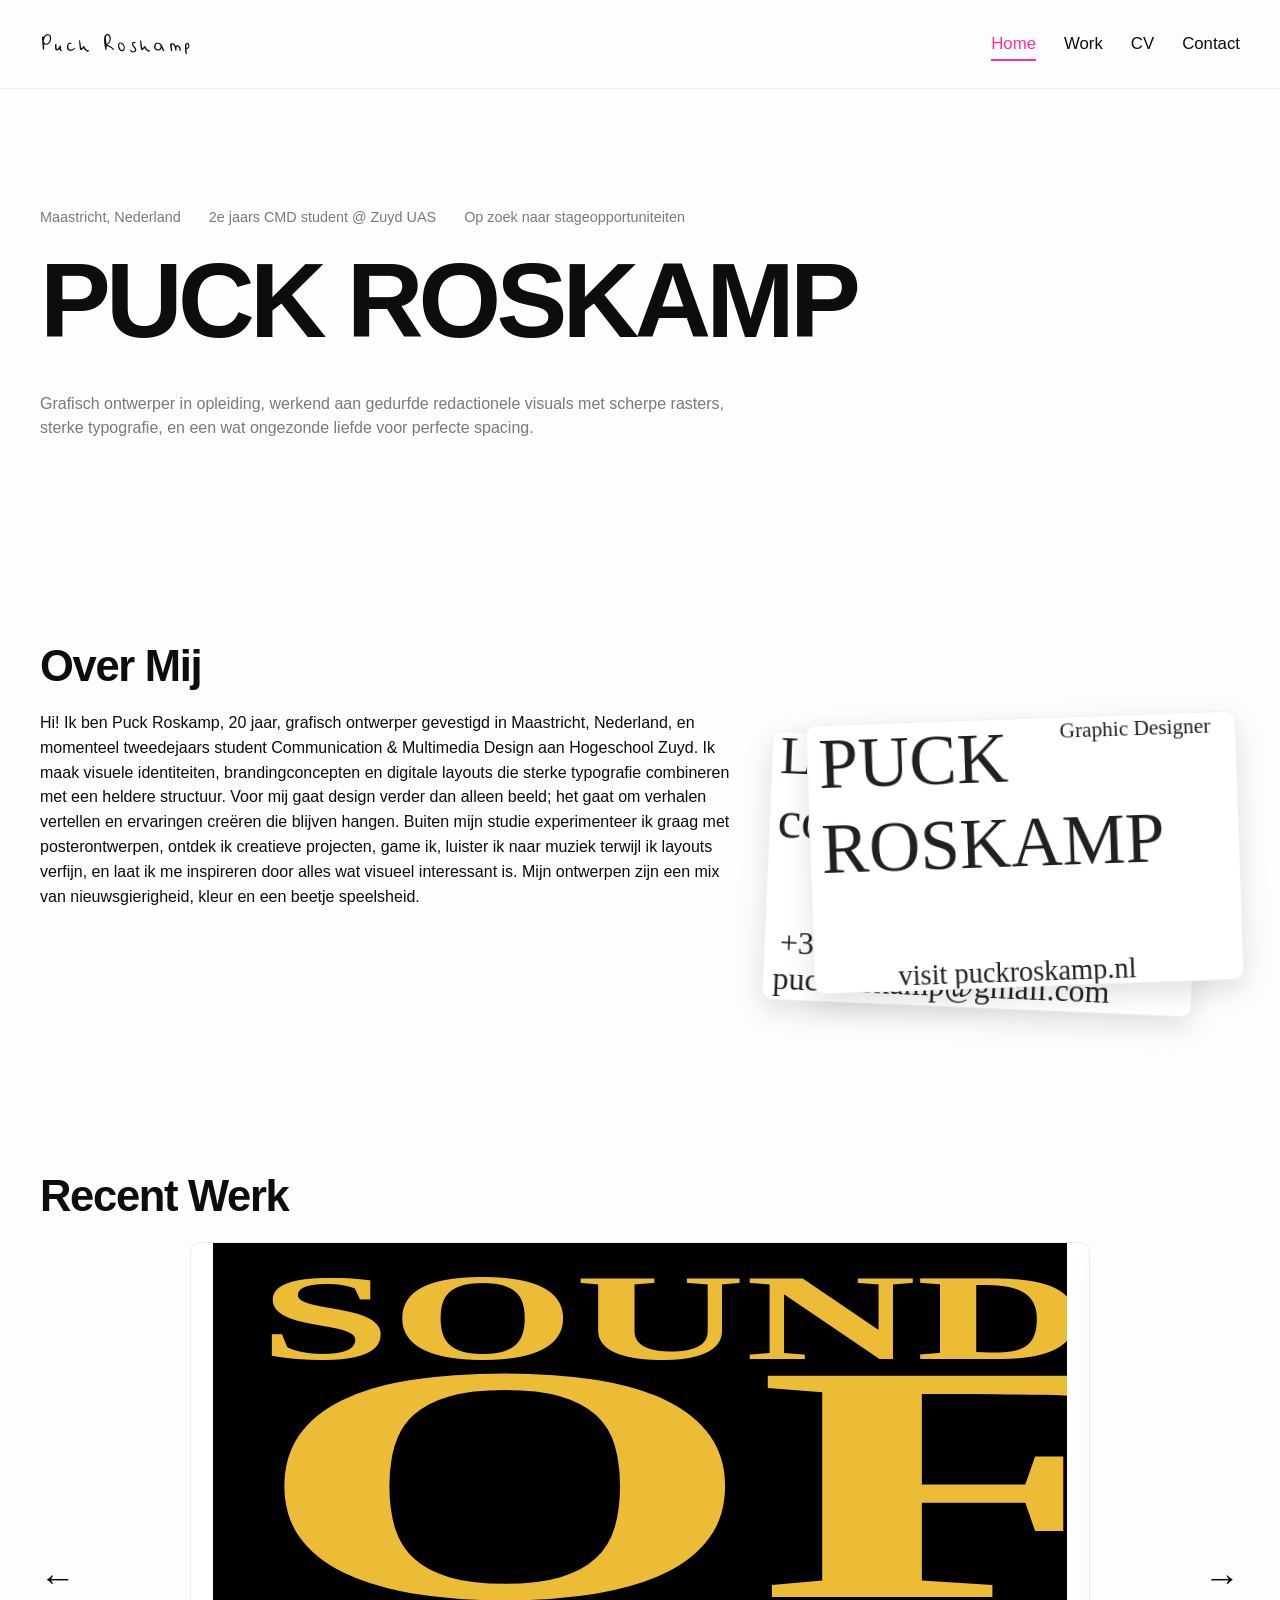
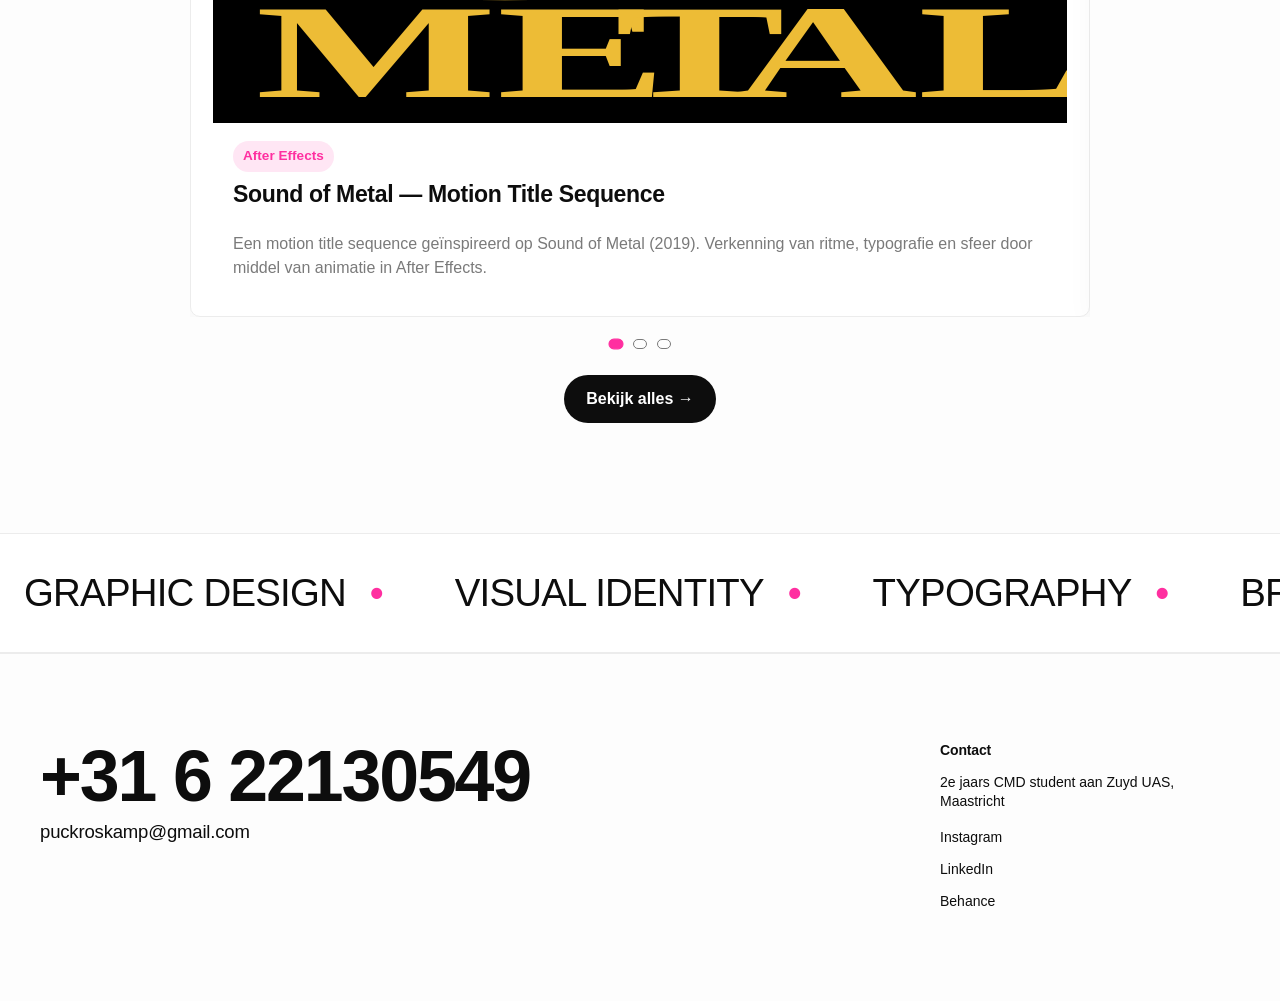
==== index.html @ 29ba194b "Add files via upload" ====
﻿<!doctype html>
<html lang="nl">

<head>
    <meta charset="UTF-8" />
    <meta name="viewport" content="width=device-width, initial-scale=1.0" />
    <meta name="description" content="Portfolio of Puck Roskamp, graphic designer based in Maastricht, Netherlands." />
    <title>Puck Roskamp — Portfolio</title>
    <link rel="icon" href="images/favicon.svg" type="image/svg+xml" />
    <link rel="stylesheet" href="css/style.css" />
</head>

<body data-page="home">
    <header class="site-header">
        <div class="container nav-wrap">
            <a href="index.html" class="brand" aria-label="Puck Roskamp Home">Puck Roskamp</a>
            <nav aria-label="Main navigation">
                <ul class="nav-list">
                    <li><a class="nav-link" data-page="home" href="index.html">Home</a></li>
                    <li><a class="nav-link" data-page="work" href="work.html">Work</a></li>
                    <li><a class="nav-link" data-page="cv" href="cv.html">CV</a></li>
                    <li><a class="nav-link" data-page="contact" href="contact.html">Contact</a></li>
                </ul>
            </nav>
        </div>
    </header>

    <main>
        <section class="section home-hero">
            <div class="container home-hero-grid">
                <ul class="home-meta" aria-label="Profiel informatie">
                    <li>Maastricht, Nederland</li>
                    <li>2e jaars CMD student @ Zuyd UAS</li>
                    <li>Op zoek naar stageopportuniteiten</li>
                </ul>

                <h1 class="hero-title">PUCK ROSKAMP</h1>

                <p class="hero-intro muted">
                    Grafisch ontwerper in opleiding, werkend aan gedurfde redactionele visuals met scherpe rasters,
                    sterke typografie,
                    en een wat ongezonde liefde voor perfecte spacing.
                </p>
            </div>
        </section>

        <section class="section home-about">
            <div class="container home-about-layout">
                <div class="home-about-copy">
                    <h2 class="home-section-title">Over Mij</h2>
                    <p class="home-about-text">
                        Hi! Ik ben Puck Roskamp, 20 jaar, grafisch ontwerper gevestigd in Maastricht, Nederland, en
                        momenteel tweedejaars
                        student Communication & Multimedia Design aan Hogeschool Zuyd. Ik maak visuele identiteiten,
                        brandingconcepten en
                        digitale layouts die sterke typografie combineren met een heldere structuur. Voor mij gaat
                        design
                        verder dan alleen
                        beeld; het gaat om verhalen vertellen en ervaringen creëren die blijven hangen. Buiten mijn
                        studie
                        experimenteer ik
                        graag met posterontwerpen, ontdek ik creatieve projecten, game ik, luister ik naar muziek
                        terwijl ik
                        layouts verfijn, en
                        laat ik me inspireren door alles wat visueel interessant is. Mijn ontwerpen zijn een mix van
                        nieuwsgierigheid, kleur en
                        een beetje speelsheid.
                    </p>
                </div>

                <div class="businesscard-stack" data-businesscard-toggle role="button" tabindex="0"
                    aria-label="Visitekaart animatie met voor- en achterkant" aria-pressed="false">
                    <figure class="businesscard businesscard-back">
                        <img src="images/businesscard-back.svg" alt="Visitekaart achterkant" />
                    </figure>

                    <figure class="businesscard businesscard-front">
                        <img src="images/businesscard-front.svg" alt="Visitekaart voorkant" />
                    </figure>
                </div>
            </div>
        </section>

        <section class="section home-featured">
            <div class="container">
                <h2 class="home-section-title">Recent Werk</h2>
                <div class="featured-carousel" data-featured-carousel>
                    <button class="carousel-arrow" type="button" data-carousel-prev
                        aria-label="Vorig project">←</button>

                    <div class="featured-viewport" aria-live="polite">
                        <div class="featured-track" data-carousel-track>
                            <article class="card featured-slide" data-slide>
                                <a href="project.html?id=ae-sound-of-metal" aria-label="Open project Coming Soon 01">
                                    <div class="card-media">
                                        <img src="images/recent-werk-card1.svg" alt="Coming Soon 01 project preview" />
                                    </div>
                                    <div class="card-meta">
                                        <span class="pill">After Effects</span>
                                        <h3 class="project-title">Sound of Metal — Motion Title Sequence</h3>
                                        <p class="muted">Een motion title sequence geïnspireerd op Sound of Metal
                                            (2019).
                                            Verkenning van ritme, typografie en sfeer door middel van animatie in After
                                            Effects.</p>
                                    </div>
                                </a>
                            </article>

                            <article class="card featured-slide" data-slide>
                                <a href="project.html?id=project5" aria-label="Open project CBS Data Story">
                                    <div class="card-media">
                                        <img src="images/recent-werk-card2.svg" alt="CBS Data Story project preview" />
                                    </div>
                                    <div class="card-meta">
                                        <span class="pill">Digital Storytelling</span>
                                        <h3 class="project-title">Digital Narrative Story — CBS Data</h3>
                                        <p class="muted">Een interactieve data story gebaseerd op datasets van het CBS.
                                            Complexe informatie vertaald naar een visueel en toegankelijk verhaal.</p>
                                    </div>
                                </a>
                            </article>

                            <article class="card featured-slide" data-slide>
                                <a href="project.html?id=project1" aria-label="Open project Squeaky Clean Typeface">
                                    <div class="card-media">
                                        <img src="images/project1-card.svg"
                                            alt="Squeaky Clean Typeface project preview" />
                                    </div>
                                    <div class="card-meta">
                                        <span class="pill">Typeface Design</span>
                                        <h3 class="project-title">Squeaky Clean</h3>
                                        <p class="muted">A playful custom typeface inspired by dish soap.
                                            Letters gevormd door vloeibare vormen en een ‘squeaky clean’ esthetiek.</p>
                                    </div>
                                </a>
                            </article>
                        </div>
                    </div>

                    <button class="carousel-arrow" type="button" data-carousel-next
                        aria-label="Volgend project">→</button>
                </div>

                <div class="featured-dots" role="tablist" aria-label="Recent werk slides">
                    <button class="featured-dot active" type="button" data-carousel-dot="0"
                        aria-label="Ga naar project 1"></button>
                    <button class="featured-dot" type="button" data-carousel-dot="1"
                        aria-label="Ga naar project 2"></button>
                    <button class="featured-dot" type="button" data-carousel-dot="2"
                        aria-label="Ga naar project 3"></button>
                </div>

                <div class="featured-cta" data-carousel-cta>
                    <a class="button" href="work.html">Bekijk alles →</a>
                </div>
            </div>
        </section>
    </main>

    <div class="marquee-wrap">
        <div class="marquee">
            <span>GRAPHIC DESIGN <span class="dot">•</span></span>
            <span>VISUAL IDENTITY <span class="dot">•</span></span>
            <span>TYPOGRAPHY <span class="dot">•</span></span>
            <span>BRANDING <span class="dot">•</span></span>
            <span>EDITORIAL DESIGN <span class="dot">•</span></span>
            <span>BASED IN MAASTRICHT <span class="dot">•</span></span>
            <span>GRAPHIC DESIGN <span class="dot">•</span></span>
            <span>VISUAL IDENTITY <span class="dot">•</span></span>
            <span>TYPOGRAPHY <span class="dot">•</span></span>
            <span>BRANDING <span class="dot">•</span></span>
            <span>EDITORIAL DESIGN <span class="dot">•</span></span>
            <span>BASED IN MAASTRICHT <span class="dot">•</span></span>
        </div>
    </div>

    <footer class="site-footer">
        <div class="container footer-inner">
            <div class="footer-left">
                <a class="footer-phone" href="tel:+31622130549" aria-label="Call +31 6 22130549">+31 6 22130549</a>
                <a class="footer-email" href="mailto:puckroskamp@gmail.com">puckroskamp@gmail.com</a>
            </div>

            <div class="footer-right">
                <p class="footer-heading">Contact</p>
                <p class="footer-note">2e jaars CMD student aan Zuyd UAS, Maastricht</p>
                <ul class="footer-socials" aria-label="Social media links">
                    <li><a class="footer-social-link"
                            href="https://www.instagram.com/puck_r27?igsh=MW56YmIwOGhyd3IzeQ%3D%3D&utm_source=qr"
                            aria-label="Instagram">Instagram</a></li>
                    <li><a class="footer-social-link" href="https://www.linkedin.com/in/puck-roskamp"
                            aria-label="LinkedIn">LinkedIn</a></li>
                    <li><a class="footer-social-link" href="#" aria-label="Behance">Behance</a></li>
                </ul>
            </div>
        </div>
    </footer>

    <script src="js/script.js" defer></script>
</body>

</html>
---- css/style.css ----
/* ==========================================================
   Alte Haas Grotesk Font Family
   Add the real files in /fonts for full fidelity.
   ========================================================== */
@font-face {
    font-family: 'Alte Haas Grotesk';
    src: local('Alte Haas Grotesk'),
        local('AlteHaasGrotesk-Regular'),
        url('../fonts/AlteHaasGrotesk-Regular.woff2') format('woff2'),
        url('../fonts/AlteHaasGrotesk-Regular.woff') format('woff');
    font-weight: 400;
    font-style: normal;
    font-display: swap;
}

@font-face {
    font-family: 'Alte Haas Grotesk';
    src: local('Alte Haas Grotesk Bold'),
        local('AlteHaasGrotesk-Bold'),
        url('../fonts/AlteHaasGrotesk-Bold.woff2') format('woff2'),
        url('../fonts/AlteHaasGrotesk-Bold.woff') format('woff');
    font-weight: 700;
    font-style: normal;
    font-display: swap;
}

@font-face {
    font-family: 'My Handwriting';
    src: local('My Handwriting'),
        local('Myhandwriting-Regular'),
        url('../fonts/Myhandwriting-Regular.ttf') format('truetype');
    font-weight: 400;
    font-style: normal;
    font-display: swap;
}

/* ==========================================================
   Base + Tokens
   ========================================================== */
:root {
    --bg: #fdfdfd;
    --text: #0d0d0d;
    --muted: #7a7a7a;
    --accent: #ff2fa0;
    --border: #ececec;
    --container: 1200px;
    --radius: 10px;
    --ease: 0.3s ease;
}

* {
    box-sizing: border-box;
}

html,
body {
    margin: 0;
    padding: 0;
}

body {
    font-family: 'Alte Haas Grotesk', Arial, sans-serif;
    background: var(--bg);
    color: var(--text);
    line-height: 1.5;
    font-size: 16px;
    padding-top: 88px;
}

/* ==========================================================
   Custom Cursor
   ========================================================== */
html,
body,
* {
    cursor: url('../images/custom cursor.svg') 8 8, auto;
}

a:hover,
button:hover,
.button:hover,
[role='button']:hover,
input[type='submit']:hover,
input[type='button']:hover {
    cursor: url('../images/custom cursor.svg') 8 8, pointer;
}

img {
    max-width: 100%;
    display: block;
}

a {
    color: inherit;
    text-decoration: none;
}

.container {
    width: min(100% - 48px, var(--container));
    margin: 0 auto;
}

.section {
    padding: 80px 0;
}

/* ==========================================================
   Typography
   ========================================================== */
.hero-title {
    font-size: clamp(6rem, 8.3vw, 7.5rem);
    line-height: 0.92;
    letter-spacing: -0.045em;
    font-weight: 700;
    margin: 0;
    text-transform: uppercase;
}

body[data-page='home'] .hero-title {
    display: inline-flex;
    align-items: flex-end;
    width: fit-content;
}

body[data-page='home'] .hero-title.is-typewriter {
    opacity: 1;
}

body[data-page='home'] .hero-title.is-typewriter::after {
    content: '';
    position: relative;
    width: 0.055em;
    height: 0.82em;
    margin-left: 0.08em;
    bottom: 0.03em;
    background: var(--accent);
    animation: typewriterCursorBlink 900ms steps(1, end) infinite;
}

body[data-page='home'] .hero-title.is-typewriter.is-complete::after {
    animation: none;
    opacity: 0;
}

@keyframes typewriterCursorBlink {
    from {
        opacity: 0;
    }

    to {
        opacity: 1;
    }
}

@media (prefers-reduced-motion: reduce) {

    body[data-page='home'] .hero-title::after {
        animation: none !important;
        transition: none !important;
    }

    body[data-page='home'] .hero-title::after {
        opacity: 0;
    }
}

.section-title {
    font-size: clamp(3rem, 5vw, 4rem);
    line-height: 0.95;
    letter-spacing: -0.03em;
    font-weight: 700;
    margin: 0 0 28px;
}

.project-title {
    font-size: clamp(1.5rem, 2.2vw, 2rem);
    line-height: 1.05;
    letter-spacing: -0.015em;
    font-weight: 700;
    margin: 0;
}

.handwriting-font {
    font-family: 'My Handwriting', 'Alte Haas Grotesk', Arial, sans-serif;
    font-weight: 400;
    letter-spacing: 0;
}

p,
li,
label,
input,
textarea,
button {
    font-size: clamp(1rem, 1.1vw, 1.125rem);
}

.muted {
    color: var(--muted);
}

/* ==========================================================
   Header + Navigation
   ========================================================== */
.site-header {
    position: fixed;
    top: 0;
    left: 0;
    width: 100%;
    z-index: 30;
    background: color-mix(in srgb, var(--bg) 88%, white 12%);
    border-bottom: 1px solid var(--border);
    backdrop-filter: blur(8px);
}

.nav-wrap {
    display: flex;
    align-items: center;
    justify-content: space-between;
    min-height: 88px;
    gap: 18px;
}

.brand {
    font-family: 'My Handwriting', 'Alte Haas Grotesk', Arial, sans-serif;
    font-size: 2.35rem;
    letter-spacing: 0.01em;
    font-weight: 400;
    text-transform: none;
    line-height: 1;
}

.nav-list {
    list-style: none;
    display: flex;
    gap: 28px;
    margin: 0;
    padding: 0;
}

.nav-link {
    position: relative;
    font-size: 1.05rem;
    transition: color var(--ease);
}

.nav-link::after {
    content: '';
    position: absolute;
    left: 0;
    bottom: -8px;
    width: 100%;
    height: 2px;
    background: var(--accent);
    transform: scaleX(0);
    transform-origin: right;
    transition: transform var(--ease);
}

.nav-link:hover,
.nav-link.active {
    color: var(--accent);
}

.nav-link:hover::after,
.nav-link.active::after {
    transform: scaleX(1);
    transform-origin: left;
}

/* ==========================================================
   Footer
   ========================================================== */
.site-footer {
    border-top: 1px solid var(--border);
    padding: 88px 0;
}

.footer-inner {
    display: grid;
    grid-template-columns: minmax(0, 1fr) minmax(220px, 300px);
    align-items: start;
    gap: clamp(48px, 11vw, 180px);
}

.footer-left {
    display: grid;
    gap: 10px;
}

.footer-right {
    display: grid;
    gap: 14px;
}

.footer-heading {
    margin: 0;
    font-size: clamp(0.875rem, 1vw, 1rem);
    line-height: 1.2;
    font-weight: 700;
    letter-spacing: -0.01em;
}

.footer-note {
    margin: 0;
    font-size: clamp(0.875rem, 1vw, 1rem);
    line-height: 1.35;
    font-weight: 400;
}

.footer-socials {
    list-style: none;
    margin: 0;
    padding: 0;
    display: grid;
    gap: 8px;
}

.footer-social-link {
    width: fit-content;
    font-size: clamp(0.875rem, 1vw, 1rem);
    line-height: 1.25;
    text-decoration: underline;
    text-decoration-color: transparent;
    text-underline-offset: 4px;
    transition: text-decoration-color var(--ease), opacity var(--ease);
}

.footer-social-link:hover {
    text-decoration-color: currentColor;
    opacity: 0.85;
}

.footer-phone,
.footer-email {
    color: var(--text);
    text-decoration: underline;
    text-decoration-color: transparent;
    text-underline-offset: 8px;
    transition: text-decoration-color var(--ease), opacity var(--ease);
}

.footer-phone {
    font-size: clamp(3rem, 5.6vw, 4.5rem);
    line-height: 0.95;
    letter-spacing: -0.03em;
    font-weight: 700;
}

.footer-email {
    font-size: clamp(1rem, 1.45vw, 1.25rem);
    line-height: 1.3;
    letter-spacing: -0.01em;
    font-weight: 400;
}

.footer-phone:hover,
.footer-email:hover {
    text-decoration-color: currentColor;
    opacity: 0.85;
}

/* ==========================================================
   Home Page
   ========================================================== */
.home-hero {
    padding-top: 120px;
    padding-bottom: 100px;
}

.home-hero-grid {
    display: grid;
    gap: 26px;
}

.home-meta {
    list-style: none;
    display: flex;
    flex-wrap: wrap;
    gap: 12px 28px;
    margin: 0;
    padding: 0;
}

.home-meta li {
    font-size: clamp(0.9rem, 1vw, 1rem);
    line-height: 1.25;
    color: var(--muted);
}

.hero-grid {
    display: grid;
    gap: 30px;
}

.hero-intro {
    max-width: 720px;
}

.businesscard-stack {
    position: relative;
    width: 100%;
    aspect-ratio: 16 / 10;
    margin-top: 72px;
    justify-self: end;
    cursor: pointer;
}

.businesscard-stack:focus-visible {
    outline: 2px solid color-mix(in srgb, var(--accent) 68%, #fff 32%);
    outline-offset: 8px;
}

.businesscard {
    position: absolute;
    inset: 0;
    margin: 0;
    border-radius: 10px;
    overflow: hidden;
    border: 1px solid color-mix(in srgb, var(--border) 75%, #fff 25%);
    box-shadow: 0 10px 28px rgba(0, 0, 0, 0.12);
    transition: transform 680ms cubic-bezier(0.22, 0.61, 0.36, 1), box-shadow 680ms ease;
    will-change: transform;
    background: #fff;
}

.businesscard img {
    width: 100%;
    height: 100%;
    object-fit: cover;
    display: block;
}

.businesscard-front {
    z-index: 3;
    transform: translate(0%, 0%) rotate(-2deg);
}

.businesscard-back {
    z-index: 2;
    transform: translate(-10%, 8%) rotate(2.4deg);
}

.businesscard-stack:hover .businesscard-front,
.businesscard-stack:active .businesscard-front {
    transform: translate(15%, -9%) rotate(5deg);
    box-shadow: 0 16px 34px rgba(0, 0, 0, 0.18);
}

.businesscard-stack:hover .businesscard-back,
.businesscard-stack:active .businesscard-back {
    transform: translate(-15%, 8%) rotate(-5deg);
    box-shadow: 0 16px 34px rgba(0, 0, 0, 0.18);
}

.businesscard-stack.is-flipped .businesscard-front {
    z-index: 2;
    transform: translate(-10%, 8%) rotate(2.4deg);
}

.businesscard-stack.is-flipped .businesscard-back {
    z-index: 3;
    transform: translate(0%, 0%) rotate(-2deg);
}

.home-section-title {
    margin: 0 0 24px;
    font-size: clamp(2rem, 3.4vw, 3rem);
    line-height: 0.95;
    letter-spacing: -0.03em;
    font-weight: 700;
}

.home-about {
    padding-top: 90px;
    padding-bottom: 90px;
}

.home-about-layout {
    display: grid;
    grid-template-columns: minmax(0, 1fr) minmax(300px, 430px);
    gap: clamp(52px, 5vw, 88px);
    align-items: start;
}

.home-about-copy {
    display: grid;
}

.home-about-text {
    margin: 0;
    max-width: 820px;
    font-size: clamp(1rem, 1.1vw, 1.125rem);
    line-height: 1.55;
}

.home-featured {
    padding-top: 100px;
    padding-bottom: 110px;
}

.marquee-wrap {
    border-top: 1px solid var(--border);
    border-bottom: 1px solid var(--border);
    overflow: hidden;
    background: #fff;
}

.marquee {
    display: flex;
    width: fit-content;
    animation: marquee-scroll 25s linear infinite;
    will-change: transform;
}

.marquee-wrap:hover .marquee {
    animation-play-state: paused;
}

.marquee span {
    display: inline-flex;
    align-items: center;
    padding: 20px 24px;
    font-size: clamp(1.8rem, 3vw, 2.6rem);
    line-height: 1;
    letter-spacing: -0.02em;
    text-transform: uppercase;
    white-space: nowrap;
}

.marquee .dot {
    color: var(--accent);
    font-weight: 700;
}

@keyframes marquee-scroll {
    0% {
        transform: translateX(0);
    }

    100% {
        transform: translateX(-50%);
    }
}

.featured-grid {
    display: grid;
    grid-template-columns: repeat(2, minmax(0, 1fr));
    gap: 48px;
}

.featured-carousel {
    display: grid;
    grid-template-columns: auto minmax(0, 1fr) auto;
    gap: 20px;
    align-items: center;
}

.featured-viewport {
    overflow: hidden;
    max-width: 900px;
    margin: 0 auto;
}

.featured-track {
    display: flex;
    transition: transform var(--ease);
    will-change: transform;
}

.featured-slide {
    min-width: 100%;
    padding: 0 clamp(6px, 1.8vw, 22px);
}

.featured-slide .card {
    max-width: 760px;
    margin: 0 auto;
}

.featured-slide .card-media img {
    aspect-ratio: 16 / 9;
    filter: blur(0.6px);
}

.featured-slide .card-meta {
    padding: 18px 20px 20px;
}

.featured-slide .project-title {
    font-size: clamp(1.25rem, 1.8vw, 1.65rem);
}

.carousel-arrow {
    border: none;
    background: transparent;
    color: var(--text);
    font: inherit;
    font-size: clamp(2rem, 2.8vw, 2.8rem);
    font-weight: 700;
    line-height: 1;
    cursor: pointer;
    padding: 0;
    transition: transform var(--ease), color var(--ease), opacity var(--ease);
}

.carousel-arrow:hover {
    transform: translateY(-2px);
    color: var(--accent);
}

.featured-dots {
    margin-top: 22px;
    display: flex;
    justify-content: center;
    gap: 10px;
}

.featured-dot {
    width: 10px;
    height: 10px;
    border-radius: 999px;
    border: 1px solid var(--muted);
    background: transparent;
    cursor: pointer;
    transition: transform var(--ease), background var(--ease), border-color var(--ease);
}

.featured-dot.active {
    background: var(--accent);
    border-color: var(--accent);
    transform: scale(1.08);
}

.featured-cta {
    margin-top: 26px;
    display: flex;
    justify-content: center;
}

.card {
    border: 1px solid var(--border);
    border-radius: var(--radius);
    overflow: hidden;
    background: #fff;
    box-shadow: 0 10px 30px rgba(0, 0, 0, 0.03);
    transition: transform var(--ease), box-shadow var(--ease);
}

.card:hover {
    transform: translateY(-4px);
    box-shadow: 0 20px 36px rgba(0, 0, 0, 0.06);
}

.card-media {
    position: relative;
    overflow: hidden;
    line-height: 0;
}

.card-media img {
    width: 100%;
    display: block;
    aspect-ratio: 16 / 10;
    object-fit: cover;
    filter: blur(1px);
    transform: scale(1.02);
    transition: transform var(--ease), filter var(--ease);
}

.card:hover .card-media img {
    transform: scale(1.08);
    filter: blur(0);
}

.card-meta {
    padding: 22px;
    display: grid;
    gap: 10px;
}

.pill {
    width: fit-content;
    border-radius: 999px;
    background: color-mix(in srgb, var(--accent) 12%, white 88%);
    color: var(--accent);
    padding: 5px 10px;
    font-size: 0.85rem;
    font-weight: 700;
}

/* ==========================================================
   Work Page
   ========================================================== */
.editorial-header {
    display: flex;
    justify-content: space-between;
    align-items: flex-end;
    gap: 24px;
    flex-wrap: nowrap;
    margin-bottom: 52px;
}

.editorial-title,
.editorial-year {
    margin: 0;
    color: var(--text);
    font-weight: 700;
    line-height: 0.9;
    letter-spacing: -0.045em;
}

.editorial-title {
    font-size: clamp(6.25rem, 8.4vw, 7.5rem);
}

.editorial-year {
    font-size: clamp(5rem, 7vw, 6.25rem);
}

.editorial-intro {
    max-width: 760px;
    margin: 0 0 46px;
}

.work-grid {
    display: grid;
    grid-template-columns: repeat(3, minmax(0, 1fr));
    gap: 48px;
}

.work-card {
    display: grid;
    gap: 16px;
}

.work-thumb {
    border-radius: var(--radius);
    overflow: hidden;
    border: 1px solid var(--border);
    position: relative;
}

.work-thumb::before {
    content: '';
    position: absolute;
    inset: 0;
    background: linear-gradient(to top, rgba(13, 13, 13, 0.2), rgba(13, 13, 13, 0));
    opacity: 0;
    transition: opacity var(--ease);
    pointer-events: none;
}

.work-thumb img {
    width: 100%;
    height: 100%;
    aspect-ratio: 4 / 5;
    object-fit: cover;
    transform: scale(1.01);
    filter: blur(0.8px);
    transition: transform var(--ease), filter var(--ease);
}

.work-thumb-handwriting {
    background: #c7c7c7;
}

.work-card:hover .work-thumb img {
    transform: scale(1.06);
    filter: blur(0);
}

.work-card:hover .work-thumb::before {
    opacity: 1;
}

.ae-featured-grid {
    display: grid;
    justify-items: center;
}

.ae-featured-card {
    width: min(100%, 900px);
    gap: 20px;
}

.ae-featured-card .work-thumb img {
    aspect-ratio: 16 / 10;
    filter: blur(0.3px);
}

.ae-featured-card .project-title {
    font-size: clamp(1.9rem, 2.9vw, 2.8rem);
    max-width: 22ch;
}

.ae-featured-card:hover .work-thumb img {
    transform: scale(1.03);
}

/* ==========================================================
   Project Page
   ========================================================== */
.project-hero {
    display: grid;
    gap: 24px;
    max-width: 900px;
}

.project-hero-visual {
    display: grid;
    gap: clamp(28px, 4vw, 44px);
}

.project-hero-head {
    display: grid;
    gap: 18px;
    max-width: 980px;
}

.project-meta-list {
    margin: 6px 0 0;
    padding: 0;
    list-style: none;
    display: grid;
    grid-template-columns: repeat(3, minmax(0, 1fr));
    gap: 14px;
}

.project-meta-list li {
    display: grid;
    gap: 4px;
    padding-top: 12px;
    border-top: 1px solid var(--border);
}

.project-meta-label {
    color: var(--muted);
    font-size: 0.85rem;
    letter-spacing: 0.01em;
    text-transform: uppercase;
}

.project-hero-image {
    margin: 0;
}

.project-full {
    border-radius: var(--radius);
    overflow: hidden;
}

.project-full img {
    width: 100%;
    aspect-ratio: 16 / 9;
    object-fit: cover;
}

.project-full iframe {
    width: 100%;
    aspect-ratio: 16 / 9;
    border: 0;
    display: block;
    background: #fff;
}

.project-full figcaption {
    margin: 0;
    padding: 12px 2px 0;
    font-size: 0.95rem;
    line-height: 1.45;
    color: var(--muted);
}

.project-flow {
    display: grid;
    gap: clamp(56px, 8vw, 94px);
}

.project-flow-row {
    display: grid;
    grid-template-columns: repeat(2, minmax(0, 1fr));
    gap: clamp(28px, 4vw, 56px);
    align-items: center;
}

.project-copy {
    display: grid;
    gap: 14px;
}

.project-copy-title {
    margin: 0;
    font-size: clamp(1.7rem, 2.5vw, 2.35rem);
    line-height: 0.98;
    letter-spacing: -0.025em;
}

.project-copy p {
    margin: 0;
    max-width: 54ch;
}

.project-visual {
    margin: 0;
}

.project-quote {
    margin: 0;
    margin-top: 8px;
    padding-left: 14px;
    border-left: 2px solid var(--accent);
    font-size: clamp(1.05rem, 1.45vw, 1.28rem);
    line-height: 1.3;
    letter-spacing: -0.012em;
}

.project-video-section {
    padding-top: 8px;
}

.project-video-layout {
    display: grid;
    gap: 22px;
}

.project-video-head {
    max-width: 920px;
}

.project-video-head p {
    margin: 0;
    max-width: 70ch;
}

.project-video-figure {
    margin: 0;
    border: 1px solid var(--border);
    background: color-mix(in srgb, var(--bg) 92%, white 8%);
}

.project-video-figure video {
    width: 100%;
    aspect-ratio: 16 / 9;
    object-fit: cover;
    background: #111;
    display: block;
}

.project-role-section {
    padding-top: 0;
}

.project-role-content {
    display: grid;
    gap: 12px;
    max-width: 760px;
    margin-inline: auto;
    padding-top: 4px;
}

.project-role-label {
    margin: 0;
    width: fit-content;
    font-size: 0.8rem;
    font-weight: 700;
    letter-spacing: 0.08em;
    text-transform: uppercase;
    color: var(--accent);
}

.project-role-content p {
    margin: 0;
    max-width: 72ch;
}

.project-posters-section {
    padding-top: 0;
}

.project-posters-layout {
    display: grid;
    grid-template-columns: repeat(2, minmax(0, 1fr));
    gap: clamp(20px, 3vw, 34px);
    max-width: 980px;
    margin-inline: auto;
}

.project-posters-layout.is-collage {
    grid-template-columns: repeat(3, minmax(0, 1fr));
    grid-auto-rows: 120px;
    gap: clamp(12px, 2vw, 20px);
    max-width: 1080px;
}

.project-photo-tile {
    margin: 0;
    border-radius: var(--radius);
    overflow: hidden;
    border: 1px solid var(--border);
    background: #fff;
    grid-row: span 2;
}

.project-photo-tile.is-tall {
    grid-row: span 3;
}

.project-photo-tile.is-wide {
    grid-column: span 2;
}

.project-photo-tile img {
    width: 100%;
    height: 100%;
    object-fit: cover;
    display: block;
}

.project-poster-card {
    margin: 0;
    border: 1px solid var(--border);
    border-radius: var(--radius);
    overflow: hidden;
    background: color-mix(in srgb, var(--bg) 95%, #fff 5%);
}

.project-poster-media {
    position: relative;
    overflow: hidden;
    background: color-mix(in srgb, var(--bg) 92%, #fff 8%);
    touch-action: pan-y;
}

.project-poster-track {
    display: flex;
    width: 100%;
    transform: translateX(0%);
    transition: transform 320ms ease;
}

.project-poster-slide {
    width: 100%;
    flex: 0 0 100%;
}

.project-poster-slide.is-mockup {
    display: grid;
    place-items: center;
    background:
        radial-gradient(circle at top, rgba(255, 255, 255, 0.9), rgba(255, 255, 255, 0.72) 48%, rgba(233, 231, 226, 0.82) 100%),
        linear-gradient(180deg, color-mix(in srgb, var(--bg) 86%, #fff 14%) 0%, color-mix(in srgb, var(--bg) 95%, #fff 5%) 100%);
}

.project-poster-mockup {
    width: 100%;
    min-height: 100%;
    display: grid;
    place-items: center;
    padding: clamp(16px, 3vw, 28px);
}

.project-poster-mockup-frame {
    width: min(74%, 340px);
    aspect-ratio: 4 / 5;
    padding: 10px;
    border-radius: 14px;
    background: linear-gradient(180deg, rgba(255, 255, 255, 0.96), rgba(245, 242, 236, 0.98));
    box-shadow:
        0 24px 50px rgba(0, 0, 0, 0.18),
        0 2px 0 rgba(255, 255, 255, 0.8) inset,
        0 -1px 0 rgba(0, 0, 0, 0.08) inset;
}

.project-poster-mockup-frame img {
    width: 100%;
    height: 100%;
    object-fit: contain;
    display: block;
}

.project-poster-slide img {
    width: 100%;
    aspect-ratio: 4 / 5;
    object-fit: cover;
    display: block;
    transition: opacity 240ms ease;
}

.project-poster-nav {
    position: absolute;
    top: 50%;
    transform: translateY(-50%);
    width: 34px;
    height: 34px;
    border-radius: 999px;
    border: 1px solid color-mix(in srgb, var(--border) 75%, #fff 25%);
    background: color-mix(in srgb, var(--bg) 84%, #fff 16%);
    color: var(--text);
    font: inherit;
    font-size: 1rem;
    line-height: 1;
    display: grid;
    place-items: center;
    transition: background var(--ease), transform var(--ease), color var(--ease);
}

.project-poster-nav:hover {
    background: var(--accent);
    color: #111;
}

.project-poster-nav-prev {
    left: 12px;
}

.project-poster-nav-next {
    right: 12px;
}

.project-poster-state {
    margin: 0;
    padding: 9px 14px 0;
    font-size: 0.78rem;
    font-weight: 700;
    letter-spacing: 0.08em;
    text-transform: uppercase;
    color: var(--accent);
}

.project-poster-dots {
    display: inline-flex;
    gap: 7px;
    align-items: center;
    padding: 8px 14px 0;
}

.project-poster-dot {
    width: 8px;
    height: 8px;
    padding: 0;
    border: 0;
    border-radius: 999px;
    background: color-mix(in srgb, var(--muted) 55%, #fff 45%);
    opacity: 0.6;
    transition: transform var(--ease), background var(--ease), opacity var(--ease);
}

.project-poster-dot.is-active {
    background: var(--accent);
    opacity: 1;
    transform: scale(1.1);
}

.project-poster-dot:hover {
    opacity: 1;
}

.project-poster-card figcaption {
    margin: 0;
    padding: 7px 14px 12px;
    font-size: 0.9rem;
    color: var(--muted);
}

.project-flow.is-text-only .project-flow-row {
    grid-template-columns: 1fr;
}

.project-flow.is-text-only {
    max-width: 760px;
    margin-inline: auto;
}

.project-flow.is-text-only .project-copy p {
    max-width: 72ch;
}

.project-video-controls {
    display: flex;
    flex-wrap: wrap;
    align-items: center;
    gap: 10px;
}

.video-control-btn {
    border: 1px solid var(--border);
    border-radius: 999px;
    padding: 10px 18px;
    font: inherit;
    font-weight: 700;
    letter-spacing: -0.01em;
    background: var(--text);
    color: #fff;
    transition: transform var(--ease), background var(--ease), color var(--ease), border-color var(--ease);
}

.video-control-btn.is-active {
    background: var(--accent);
    color: #111;
    border-color: color-mix(in srgb, var(--accent) 75%, var(--border) 25%);
}

.video-control-btn:hover {
    transform: translateY(-1px);
    background: var(--accent);
    color: #111;
    border-color: color-mix(in srgb, var(--accent) 75%, var(--border) 25%);
}

.project-video-time {
    margin: 0 0 0 6px;
    color: var(--muted);
    font-size: 0.95rem;
    letter-spacing: 0.01em;
}

.project-video-progress-wrap {
    width: min(100%, 920px);
}

.video-progress {
    --progress: 0%;
    width: 100%;
    height: 8px;
    border-radius: 999px;
    border: 1px solid var(--border);
    background: linear-gradient(to right,
            var(--accent) 0%,
            var(--accent) var(--progress),
            color-mix(in srgb, var(--bg) 82%, #fff 18%) var(--progress),
            color-mix(in srgb, var(--bg) 82%, #fff 18%) 100%);
    appearance: none;
    -webkit-appearance: none;
    cursor: pointer;
}

.video-progress::-webkit-slider-thumb {
    -webkit-appearance: none;
    appearance: none;
    width: 16px;
    height: 16px;
    border-radius: 50%;
    border: 1px solid #111;
    background: #fff;
    box-shadow: 0 0 0 2px color-mix(in srgb, var(--accent) 70%, #fff 30%);
}

.video-progress::-moz-range-track {
    height: 8px;
    border: none;
    background: transparent;
}

.video-progress::-moz-range-thumb {
    width: 16px;
    height: 16px;
    border-radius: 50%;
    border: 1px solid #111;
    background: #fff;
    box-shadow: 0 0 0 2px color-mix(in srgb, var(--accent) 70%, #fff 30%);
}

.project-text-block {
    max-width: 760px;
}

.project-story-grid {
    display: grid;
    grid-template-columns: repeat(2, minmax(0, 1fr));
    gap: clamp(36px, 5vw, 64px);
}

.project-story-item {
    display: grid;
    gap: 12px;
}

.project-story-title {
    margin: 0;
    font-size: clamp(2rem, 3.2vw, 2.75rem);
    line-height: 0.95;
    letter-spacing: -0.028em;
    font-weight: 700;
}

.project-story-item p {
    margin: 0;
    max-width: 640px;
}

.project-footer-actions {
    display: flex;
    justify-content: center;
    align-items: center;
    flex-wrap: wrap;
    gap: 12px;
}

/* ==========================================================
   Contact Page
   ========================================================== */
.contact-grid {
    display: grid;
    grid-template-columns: 1fr 1fr;
    gap: 48px;
}

.contact-list {
    list-style: none;
    margin: 0;
    padding: 0;
    display: grid;
    gap: 14px;
}

.contact-list a {
    text-decoration: underline;
    text-decoration-thickness: 1px;
    text-underline-offset: 3px;
    transition: color var(--ease);
}

.contact-list a:hover {
    color: var(--accent);
}

.contact-form {
    display: grid;
    gap: 16px;
}

.contact-form label {
    display: grid;
    gap: 8px;
    font-weight: 700;
}

.contact-form input,
.contact-form textarea {
    width: 100%;
    border: 1px solid var(--border);
    border-radius: 10px;
    padding: 14px 16px;
    font: inherit;
    background: white;
}

.contact-form input:focus,
.contact-form textarea:focus {
    outline: 2px solid color-mix(in srgb, var(--accent) 45%, white 55%);
    border-color: color-mix(in srgb, var(--accent) 35%, var(--border) 65%);
}

.contact-feedback {
    margin: 0;
    padding: 12px 14px;
    border-radius: 10px;
    border: 1px solid transparent;
    font-size: 0.95rem;
    line-height: 1.4;
    opacity: 0;
    max-height: 0;
    overflow: hidden;
    transition: opacity var(--ease), max-height var(--ease), transform var(--ease);
    transform: translateY(-2px);
}

.contact-feedback.is-visible {
    opacity: 1;
    max-height: 100px;
    transform: translateY(0);
}

.contact-feedback.is-success {
    background: color-mix(in srgb, #2ecc71 14%, white 86%);
    border-color: color-mix(in srgb, #2ecc71 34%, white 66%);
    color: #17683e;
}

.contact-feedback.is-error {
    background: color-mix(in srgb, #ff4d4d 10%, white 90%);
    border-color: color-mix(in srgb, #ff4d4d 34%, white 66%);
    color: #8a1d1d;
}

.button {
    width: fit-content;
    border: none;
    border-radius: 999px;
    padding: 12px 22px;
    font: inherit;
    font-weight: 700;
    background: var(--text);
    color: white;
    cursor: pointer;
    transition: transform var(--ease), background var(--ease), color var(--ease);
}

.button:hover {
    background: var(--accent);
    color: #111;
    transform: translateY(-1px);
}

/* ==========================================================
   CV Page
   ========================================================== */
.cv-title {
    margin: 0 0 clamp(52px, 7vw, 90px);
    font-size: clamp(6.25rem, 9vw, 8rem);
    line-height: 0.9;
    letter-spacing: -0.045em;
    font-weight: 700;
    text-transform: uppercase;
}

.cv-grid {
    display: grid;
    grid-template-columns: minmax(260px, 360px) minmax(0, 1fr);
    gap: clamp(52px, 9vw, 140px);
    align-items: start;
}

.cv-sidebar {
    display: grid;
    gap: 28px;
}

.cv-image {
    width: 100%;
    aspect-ratio: 1 / 1;
    object-fit: cover;
    border-radius: 10px;
}

.cv-basic {
    display: grid;
    gap: 8px;
}

.cv-label {
    margin: 0;
    font-size: 0.9rem;
    color: var(--muted);
    letter-spacing: -0.01em;
}

.cv-value {
    margin: 0 0 12px;
    font-size: clamp(1rem, 1.12vw, 1.125rem);
    line-height: 1.35;
}

.cv-main {
    display: grid;
    gap: clamp(62px, 8vw, 100px);
}

.cv-section {
    display: grid;
    gap: 18px;
}

.cv-section-title {
    margin: 0;
    font-size: clamp(2rem, 3.3vw, 3rem);
    line-height: 0.95;
    letter-spacing: -0.03em;
    font-weight: 700;
}

.cv-list {
    margin: 0;
    padding-left: 20px;
    display: grid;
    gap: 10px;
}

.cv-entries {
    display: grid;
    gap: 22px;
}

.cv-entry {
    display: grid;
    gap: 5px;
}

.cv-entry-title {
    margin: 0;
    font-size: clamp(1.35rem, 2vw, 1.85rem);
    line-height: 1.05;
    letter-spacing: -0.015em;
    font-weight: 700;
}

.cv-meta {
    margin: 0;
    font-size: clamp(0.875rem, 1vw, 1rem);
    line-height: 1.35;
    color: var(--muted);
}

/* ==========================================================
   Responsive
   ========================================================== */
@media (max-width: 1024px) {

    .featured-grid,
    .work-grid,
    .contact-grid {
        grid-template-columns: repeat(2, minmax(0, 1fr));
    }

    .hero-title {
        font-size: clamp(4.8rem, 11vw, 6.8rem);
    }

    .home-hero {
        padding-top: 108px;
        padding-bottom: 92px;
    }

    .home-about-layout {
        grid-template-columns: 1fr;
        gap: 24px;
    }

    .businesscard-stack {
        width: min(100%, 420px);
        margin-top: 42px;
    }

    .cv-title {
        font-size: clamp(5.2rem, 9.8vw, 7rem);
    }

    .cv-grid {
        grid-template-columns: minmax(240px, 330px) minmax(0, 1fr);
        gap: clamp(44px, 7vw, 90px);
    }
}

@media (max-width: 760px) {
    body {
        padding-top: 76px;
    }

    .container {
        width: min(100% - 28px, var(--container));
    }

    .section {
        padding: 80px 0;
    }

    .nav-wrap {
        min-height: 76px;
    }

    .brand {
        font-size: 1.7rem;
    }

    .nav-list {
        gap: 16px;
    }

    .hero-title {
        font-size: clamp(3.4rem, 15vw, 5rem);
    }

    .home-hero {
        padding-top: 100px;
        padding-bottom: 80px;
    }

    .home-hero-grid {
        gap: 20px;
    }

    .home-meta {
        display: grid;
        gap: 8px;
    }

    .businesscard-stack {
        width: min(100%, 330px);
        margin-top: 30px;
    }

    .home-about {
        padding-top: 80px;
        padding-bottom: 80px;
    }

    .home-featured {
        padding-top: 82px;
        padding-bottom: 90px;
    }

    .section-title {
        font-size: clamp(2.3rem, 9vw, 3rem);
    }

    .cv-title {
        font-size: clamp(3.5rem, 14vw, 4.6rem);
        margin-bottom: 46px;
    }

    .cv-grid {
        grid-template-columns: 1fr;
        gap: 42px;
    }

    .cv-sidebar {
        gap: 24px;
    }

    .cv-main {
        gap: 62px;
    }

    .cv-section-title {
        font-size: clamp(2rem, 8.5vw, 2.5rem);
    }

    .editorial-header {
        flex-direction: column;
        align-items: flex-start;
        gap: 12px;
        margin-bottom: 44px;
    }

    .editorial-title {
        font-size: clamp(4rem, 19vw, 5.2rem);
    }

    .editorial-year {
        font-size: clamp(3rem, 14vw, 4.4rem);
    }

    .featured-grid,
    .work-grid,
    .project-grid,
    .contact-grid,
    .project-story-grid {
        grid-template-columns: 1fr;
        gap: 40px;
    }

    .project-meta-list,
    .project-flow-row {
        grid-template-columns: 1fr;
    }

    .project-flow {
        gap: 46px;
    }

    .project-posters-layout {
        gap: 14px;
    }

    .project-posters-layout.is-collage {
        grid-template-columns: repeat(2, minmax(0, 1fr));
        grid-auto-rows: 110px;
    }

    .project-photo-tile.is-wide {
        grid-column: span 1;
    }

    .project-poster-nav {
        display: none;
    }

    .project-flow-row .project-visual {
        order: -1;
    }

    .featured-carousel {
        grid-template-columns: minmax(0, 1fr);
        gap: 14px;
    }

    .featured-viewport {
        max-width: 100%;
    }

    .featured-slide {
        padding: 0;
    }

    .featured-slide .card {
        max-width: 100%;
    }

    .carousel-arrow {
        font-size: clamp(1.8rem, 8vw, 2.4rem);
    }

    .carousel-arrow[data-carousel-prev] {
        justify-self: start;
    }

    .carousel-arrow[data-carousel-next] {
        justify-self: end;
    }

    .site-footer {
        padding: 80px 0;
    }

    .footer-inner {
        grid-template-columns: 1fr;
        gap: 34px;
    }

    .footer-left {
        gap: 8px;
    }

    .footer-right {
        gap: 12px;
    }

    .footer-phone {
        font-size: clamp(2.4rem, 10.5vw, 3.2rem);
    }

    .footer-email {
        font-size: clamp(1rem, 4.6vw, 1.125rem);
    }
}

@media (prefers-reduced-motion: reduce) {
    .businesscard {
        transition: none;
    }

    .businesscard-stack:hover .businesscard-front,
    .businesscard-stack:active .businesscard-front,
    .businesscard-stack:hover .businesscard-back,
    .businesscard-stack:active .businesscard-back {
        transform: none;
        box-shadow: 0 10px 28px rgba(0, 0, 0, 0.12);
    }
}
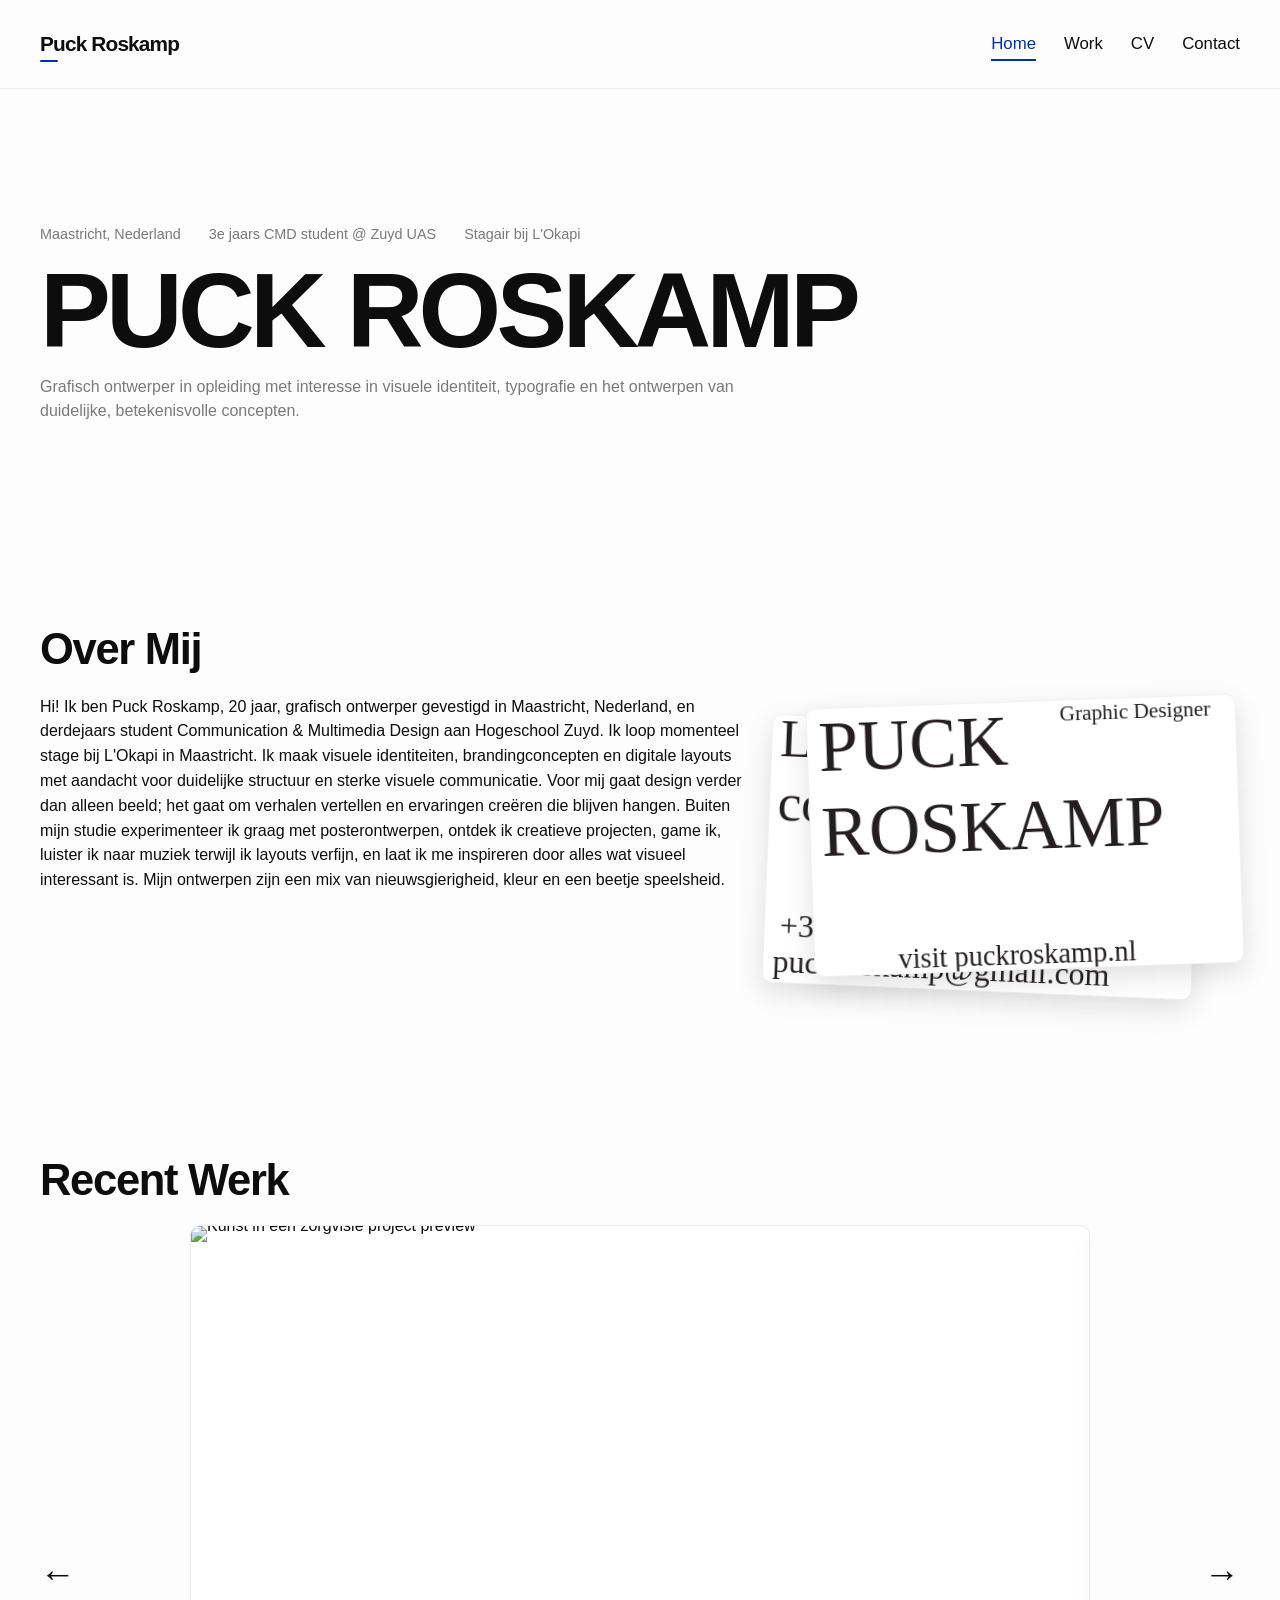
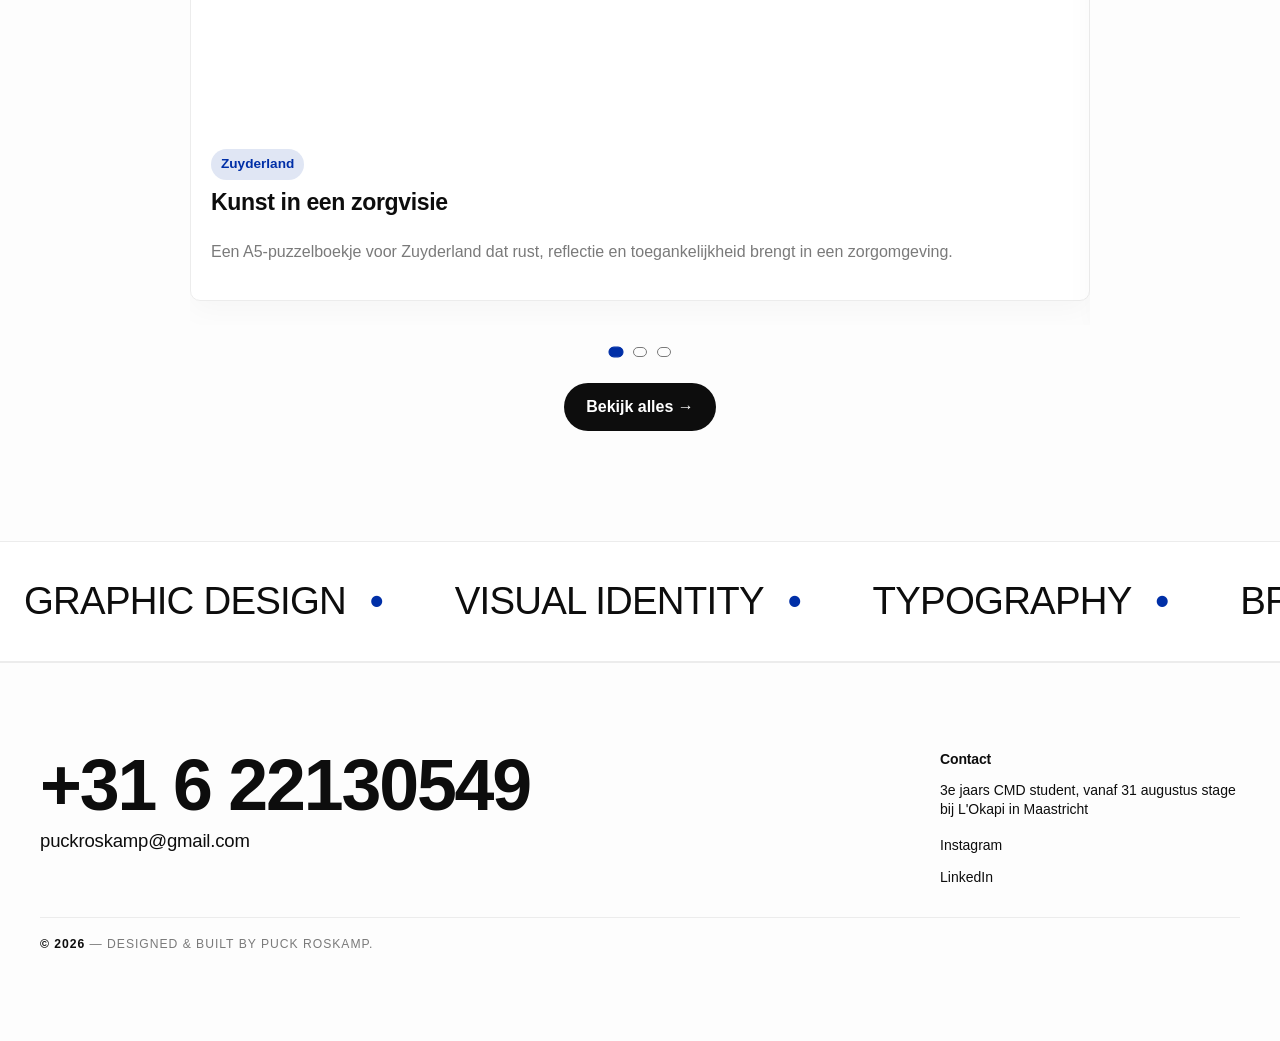
==== commit 4e402237: "Add files via upload" ====
--- a/index.html
+++ b/index.html
@@ -30,16 +30,15 @@
             <div class="container home-hero-grid">
                 <ul class="home-meta" aria-label="Profiel informatie">
                     <li>Maastricht, Nederland</li>
-                    <li>2e jaars CMD student @ Zuyd UAS</li>
-                    <li>Op zoek naar stageopportuniteiten</li>
+                    <li>3e jaars CMD student @ Zuyd UAS</li>
+                    <li>Stagair bij L'Okapi</li>
                 </ul>
 
                 <h1 class="hero-title">PUCK ROSKAMP</h1>
 
                 <p class="hero-intro muted">
-                    Grafisch ontwerper in opleiding, werkend aan gedurfde redactionele visuals met scherpe rasters,
-                    sterke typografie,
-                    en een wat ongezonde liefde voor perfecte spacing.
+                    Grafisch ontwerper in opleiding met interesse in visuele identiteit, typografie en het
+                    ontwerpen van duidelijke, betekenisvolle concepten.
                 </p>
             </div>
         </section>
@@ -50,21 +49,14 @@
                     <h2 class="home-section-title">Over Mij</h2>
                     <p class="home-about-text">
                         Hi! Ik ben Puck Roskamp, 20 jaar, grafisch ontwerper gevestigd in Maastricht, Nederland, en
-                        momenteel tweedejaars
-                        student Communication & Multimedia Design aan Hogeschool Zuyd. Ik maak visuele identiteiten,
-                        brandingconcepten en
-                        digitale layouts die sterke typografie combineren met een heldere structuur. Voor mij gaat
-                        design
-                        verder dan alleen
-                        beeld; het gaat om verhalen vertellen en ervaringen creëren die blijven hangen. Buiten mijn
-                        studie
-                        experimenteer ik
-                        graag met posterontwerpen, ontdek ik creatieve projecten, game ik, luister ik naar muziek
-                        terwijl ik
-                        layouts verfijn, en
-                        laat ik me inspireren door alles wat visueel interessant is. Mijn ontwerpen zijn een mix van
-                        nieuwsgierigheid, kleur en
-                        een beetje speelsheid.
+                        derdejaars student Communication & Multimedia Design aan Hogeschool Zuyd. Ik loop momenteel
+                        stage bij L'Okapi in Maastricht. Ik maak visuele identiteiten, brandingconcepten en digitale
+                        layouts met aandacht voor duidelijke structuur en sterke visuele communicatie. Voor mij gaat
+                        design verder dan alleen beeld; het gaat om verhalen vertellen en ervaringen creëren die blijven
+                        hangen. Buiten mijn studie experimenteer ik graag met posterontwerpen, ontdek ik creatieve
+                        projecten, game ik, luister ik naar muziek terwijl ik layouts verfijn, en laat ik me inspireren
+                        door alles wat visueel interessant is. Mijn ontwerpen zijn een mix van nieuwsgierigheid, kleur
+                        en een beetje speelsheid.
                     </p>
                 </div>
 
@@ -91,17 +83,16 @@
                     <div class="featured-viewport" aria-live="polite">
                         <div class="featured-track" data-carousel-track>
                             <article class="card featured-slide" data-slide>
-                                <a href="project.html?id=ae-sound-of-metal" aria-label="Open project Coming Soon 01">
+                                <a href="project.html?id=project3" aria-label="Open project Kunst in een zorgvisie">
                                     <div class="card-media">
-                                        <img src="images/recent-werk-card1.svg" alt="Coming Soon 01 project preview" />
+                                        <img src="images/recent-werk-card3.svg"
+                                            alt="Kunst in een zorgvisie project preview" />
                                     </div>
                                     <div class="card-meta">
-                                        <span class="pill">After Effects</span>
-                                        <h3 class="project-title">Sound of Metal — Motion Title Sequence</h3>
-                                        <p class="muted">Een motion title sequence geïnspireerd op Sound of Metal
-                                            (2019).
-                                            Verkenning van ritme, typografie en sfeer door middel van animatie in After
-                                            Effects.</p>
+                                        <span class="pill">Zuyderland</span>
+                                        <h3 class="project-title">Kunst in een zorgvisie</h3>
+                                        <p class="muted">Een A5-puzzelboekje voor Zuyderland dat rust, reflectie en
+                                            toegankelijkheid brengt in een zorgomgeving.</p>
                                     </div>
                                 </a>
                             </article>
@@ -121,16 +112,17 @@
                             </article>
 
                             <article class="card featured-slide" data-slide>
-                                <a href="project.html?id=project1" aria-label="Open project Squeaky Clean Typeface">
+                                <a href="project.html?id=ae-sound-of-metal" aria-label="Open project Coming Soon 01">
                                     <div class="card-media">
-                                        <img src="images/project1-card.svg"
-                                            alt="Squeaky Clean Typeface project preview" />
+                                        <img src="images/recent-werk-card1.svg" alt="Coming Soon 01 project preview" />
                                     </div>
                                     <div class="card-meta">
-                                        <span class="pill">Typeface Design</span>
-                                        <h3 class="project-title">Squeaky Clean</h3>
-                                        <p class="muted">A playful custom typeface inspired by dish soap.
-                                            Letters gevormd door vloeibare vormen en een ‘squeaky clean’ esthetiek.</p>
+                                        <span class="pill">After Effects</span>
+                                        <h3 class="project-title">Sound of Metal — Motion Title Sequence</h3>
+                                        <p class="muted">Een motion title sequence geïnspireerd op Sound of Metal
+                                            (2019).
+                                            Verkenning van ritme, typografie en sfeer door middel van animatie in After
+                                            Effects.</p>
                                     </div>
                                 </a>
                             </article>
@@ -163,13 +155,11 @@
             <span>VISUAL IDENTITY <span class="dot">•</span></span>
             <span>TYPOGRAPHY <span class="dot">•</span></span>
             <span>BRANDING <span class="dot">•</span></span>
-            <span>EDITORIAL DESIGN <span class="dot">•</span></span>
             <span>BASED IN MAASTRICHT <span class="dot">•</span></span>
             <span>GRAPHIC DESIGN <span class="dot">•</span></span>
             <span>VISUAL IDENTITY <span class="dot">•</span></span>
             <span>TYPOGRAPHY <span class="dot">•</span></span>
             <span>BRANDING <span class="dot">•</span></span>
-            <span>EDITORIAL DESIGN <span class="dot">•</span></span>
             <span>BASED IN MAASTRICHT <span class="dot">•</span></span>
         </div>
     </div>
@@ -183,17 +173,17 @@
 
             <div class="footer-right">
                 <p class="footer-heading">Contact</p>
-                <p class="footer-note">2e jaars CMD student aan Zuyd UAS, Maastricht</p>
+                <p class="footer-note">3e jaars CMD student, vanaf 31 augustus stage bij L'Okapi in Maastricht</p>
                 <ul class="footer-socials" aria-label="Social media links">
                     <li><a class="footer-social-link"
                             href="https://www.instagram.com/puck_r27?igsh=MW56YmIwOGhyd3IzeQ%3D%3D&utm_source=qr"
                             aria-label="Instagram">Instagram</a></li>
                     <li><a class="footer-social-link" href="https://www.linkedin.com/in/puck-roskamp"
                             aria-label="LinkedIn">LinkedIn</a></li>
-                    <li><a class="footer-social-link" href="#" aria-label="Behance">Behance</a></li>
                 </ul>
             </div>
         </div>
+        <div class="container footer-ownership"><strong>© 2026</strong> — Designed &amp; built by Puck Roskamp.</div>
     </footer>
 
     <script src="js/script.js" defer></script>
--- a/css/style.css
+++ b/css/style.css
@@ -41,8 +41,14 @@
     --bg: #fdfdfd;
     --text: #0d0d0d;
     --muted: #7a7a7a;
-    --accent: #ff2fa0;
+    --accent: #002fa7;
     --border: #ececec;
+    --surface: #ffffff;
+    --surface-alt: #f4f6f9;
+    --surface-overlay: color-mix(in srgb, var(--bg) 88%, white 12%);
+    --button-bg: #0d0d0d;
+    --button-text: #ffffff;
+    --accent-contrast: #ffffff;
     --container: 1200px;
     --radius: 10px;
     --ease: 0.3s ease;
@@ -67,27 +73,28 @@
     padding-top: 88px;
 }
 
-/* ==========================================================
-   Custom Cursor
-   ========================================================== */
-html,
-body,
-* {
-    cursor: url('../images/custom cursor.svg') 8 8, auto;
-}
-
-a:hover,
-button:hover,
-.button:hover,
-[role='button']:hover,
-input[type='submit']:hover,
-input[type='button']:hover {
-    cursor: url('../images/custom cursor.svg') 8 8, pointer;
+::selection {
+    background: color-mix(in srgb, var(--accent) 34%, var(--bg) 66%);
+    color: var(--accent-contrast);
+}
+
+::-moz-selection {
+    background: color-mix(in srgb, var(--accent) 34%, var(--bg) 66%);
+    color: var(--accent-contrast);
 }
 
 img {
     max-width: 100%;
     display: block;
+}
+
+a,
+button,
+.button,
+[role='button'],
+input[type='submit'],
+input[type='button'] {
+    cursor: url('../images/smiley-cursor.svg') 8 8, pointer;
 }
 
 a {
@@ -181,7 +188,7 @@
 }
 
 .handwriting-font {
-    font-family: 'My Handwriting', 'Alte Haas Grotesk', Arial, sans-serif;
+    font-family: 'Alte Haas Grotesk', Arial, sans-serif;
     font-weight: 400;
     letter-spacing: 0;
 }
@@ -208,7 +215,7 @@
     left: 0;
     width: 100%;
     z-index: 30;
-    background: color-mix(in srgb, var(--bg) 88%, white 12%);
+    background: var(--surface-overlay);
     border-bottom: 1px solid var(--border);
     backdrop-filter: blur(8px);
 }
@@ -216,18 +223,37 @@
 .nav-wrap {
     display: flex;
     align-items: center;
-    justify-content: space-between;
+    justify-content: flex-start;
     min-height: 88px;
     gap: 18px;
 }
 
+.nav-wrap nav {
+    margin-left: auto;
+}
+
 .brand {
-    font-family: 'My Handwriting', 'Alte Haas Grotesk', Arial, sans-serif;
-    font-size: 2.35rem;
-    letter-spacing: 0.01em;
-    font-weight: 400;
+    position: relative;
+    display: inline-flex;
+    align-items: center;
+    font-family: 'Alte Haas Grotesk', Arial, sans-serif;
+    font-size: 1.3rem;
+    letter-spacing: -0.04em;
+    font-weight: 700;
+    line-height: 1;
+    color: var(--text);
     text-transform: none;
-    line-height: 1;
+}
+
+.brand::after {
+    content: '';
+    position: absolute;
+    bottom: -8px;
+    left: 0;
+    width: 18px;
+    height: 2px;
+    background: var(--accent);
+    border-radius: 999px;
 }
 
 .nav-list {
@@ -360,6 +386,22 @@
     opacity: 0.85;
 }
 
+.footer-ownership {
+    margin-top: 28px;
+    padding-top: 18px;
+    border-top: 1px solid var(--border);
+    color: var(--muted);
+    font-size: 0.76rem;
+    line-height: 1.4;
+    letter-spacing: 0.08em;
+    text-transform: uppercase;
+}
+
+.footer-ownership strong {
+    color: var(--text);
+    font-weight: 700;
+}
+
 /* ==========================================================
    Home Page
    ========================================================== */
@@ -368,23 +410,16 @@
     padding-bottom: 100px;
 }
 
-.home-hero-grid {
-    display: grid;
-    gap: 26px;
-}
-
 .home-meta {
     list-style: none;
     display: flex;
     flex-wrap: wrap;
     gap: 12px 28px;
-    margin: 0;
     padding: 0;
 }
 
 .home-meta li {
     font-size: clamp(0.9rem, 1vw, 1rem);
-    line-height: 1.25;
     color: var(--muted);
 }
 
@@ -421,7 +456,7 @@
     box-shadow: 0 10px 28px rgba(0, 0, 0, 0.12);
     transition: transform 680ms cubic-bezier(0.22, 0.61, 0.36, 1), box-shadow 680ms ease;
     will-change: transform;
-    background: #fff;
+    background: var(--surface);
 }
 
 .businesscard img {
@@ -503,7 +538,7 @@
     border-top: 1px solid var(--border);
     border-bottom: 1px solid var(--border);
     overflow: hidden;
-    background: #fff;
+    background: var(--surface);
 }
 
 .marquee {
@@ -564,23 +599,39 @@
 
 .featured-track {
     display: flex;
+    align-items: flex-start;
     transition: transform var(--ease);
     will-change: transform;
 }
 
 .featured-slide {
     min-width: 100%;
-    padding: 0 clamp(6px, 1.8vw, 22px);
-}
-
-.featured-slide .card {
-    max-width: 760px;
-    margin: 0 auto;
+    width: 100%;
+    display: block;
+    flex: 0 0 100%;
+    align-items: flex-start;
+    padding: 0;
+    overflow: hidden;
+}
+
+.featured-slide>a {
+    display: block;
+    width: 100%;
+    max-width: 100%;
+}
+
+.featured-slide .card-media {
+    width: 100%;
 }
 
 .featured-slide .card-media img {
+    display: block;
+    width: 100%;
+    max-width: 100%;
+    height: auto;
     aspect-ratio: 16 / 9;
     filter: blur(0.6px);
+    transform: none;
 }
 
 .featured-slide .card-meta {
@@ -642,9 +693,12 @@
     border: 1px solid var(--border);
     border-radius: var(--radius);
     overflow: hidden;
-    background: #fff;
+    background: var(--surface);
     box-shadow: 0 10px 30px rgba(0, 0, 0, 0.03);
     transition: transform var(--ease), box-shadow var(--ease);
+    width: 100%;
+    max-width: 100%;
+    display: block;
 }
 
 .card:hover {
@@ -654,22 +708,26 @@
 
 .card-media {
     position: relative;
+    display: block;
     overflow: hidden;
     line-height: 0;
+    margin: 0;
 }
 
 .card-media img {
     width: 100%;
     display: block;
+    margin: 0;
     aspect-ratio: 16 / 10;
     object-fit: cover;
+    object-position: center center;
     filter: blur(1px);
+    transform: none;
+    transition: transform var(--ease), filter var(--ease);
+}
+
+.card:hover .card-media img {
     transform: scale(1.02);
-    transition: transform var(--ease), filter var(--ease);
-}
-
-.card:hover .card-media img {
-    transform: scale(1.08);
     filter: blur(0);
 }
 
@@ -727,11 +785,53 @@
     display: grid;
     grid-template-columns: repeat(3, minmax(0, 1fr));
     gap: 48px;
+    margin-bottom: 48px;
+}
+
+.work-filters {
+    display: flex;
+    flex-wrap: wrap;
+    gap: 12px;
+    margin-bottom: 48px;
+    align-items: center;
+}
+
+.filter-btn {
+    padding: 8px 16px;
+    border: 1px solid var(--border);
+    border-radius: 999px;
+    background: var(--surface);
+    color: var(--text);
+    font-size: 0.95rem;
+    font-weight: 500;
+    letter-spacing: -0.01em;
+    cursor: pointer;
+    transition: all var(--ease);
+}
+
+.filter-btn:hover {
+    border-color: var(--accent);
+    color: var(--accent);
+}
+
+.filter-btn.active {
+    background: var(--accent);
+    color: var(--accent-contrast);
+    border-color: var(--accent);
 }
 
 .work-card {
     display: grid;
     gap: 16px;
+    opacity: 1;
+    transition: opacity var(--ease), transform var(--ease);
+    order: 0;
+}
+
+.work-card.hidden {
+    display: none;
+    opacity: 0;
+    pointer-events: none;
 }
 
 .work-thumb {
@@ -861,7 +961,7 @@
     aspect-ratio: 16 / 9;
     border: 0;
     display: block;
-    background: #fff;
+    background: var(--surface);
 }
 
 .project-full figcaption {
@@ -936,7 +1036,7 @@
 .project-video-figure {
     margin: 0;
     border: 1px solid var(--border);
-    background: color-mix(in srgb, var(--bg) 92%, white 8%);
+    background: var(--surface);
 }
 
 .project-video-figure video {
@@ -1044,20 +1144,14 @@
     flex: 0 0 100%;
 }
 
-.project-poster-slide.is-mockup {
-    display: grid;
-    place-items: center;
-    background:
-        radial-gradient(circle at top, rgba(255, 255, 255, 0.9), rgba(255, 255, 255, 0.72) 48%, rgba(233, 231, 226, 0.82) 100%),
-        linear-gradient(180deg, color-mix(in srgb, var(--bg) 86%, #fff 14%) 0%, color-mix(in srgb, var(--bg) 95%, #fff 5%) 100%);
-}
-
 .project-poster-mockup {
-    width: 100%;
+    background: var(--surface);
     min-height: 100%;
     display: grid;
     place-items: center;
     padding: clamp(16px, 3vw, 28px);
+    background: radial-gradient(circle at top, rgba(255, 255, 255, 0.9), rgba(255, 255, 255, 0.72) 48%, rgba(233, 231, 226, 0.82) 100%),
+        linear-gradient(180deg, color-mix(in srgb, var(--bg) 86%, #fff 14%) 0%, color-mix(in srgb, var(--bg) 95%, #fff 5%) 100%);
 }
 
 .project-poster-mockup-frame {
@@ -1094,8 +1188,8 @@
     width: 34px;
     height: 34px;
     border-radius: 999px;
-    border: 1px solid color-mix(in srgb, var(--border) 75%, #fff 25%);
-    background: color-mix(in srgb, var(--bg) 84%, #fff 16%);
+    border: 1px solid color-mix(in srgb, var(--border) 75%, var(--surface) 25%);
+    background: color-mix(in srgb, var(--bg) 84%, var(--surface) 16%);
     color: var(--text);
     font: inherit;
     font-size: 1rem;
@@ -1107,7 +1201,7 @@
 
 .project-poster-nav:hover {
     background: var(--accent);
-    color: #111;
+    color: var(--accent-contrast);
 }
 
 .project-poster-nav-prev {
@@ -1141,7 +1235,7 @@
     padding: 0;
     border: 0;
     border-radius: 999px;
-    background: color-mix(in srgb, var(--muted) 55%, #fff 45%);
+    background: color-mix(in srgb, var(--muted) 55%, var(--surface) 45%);
     opacity: 0.6;
     transition: transform var(--ease), background var(--ease), opacity var(--ease);
 }
@@ -1190,21 +1284,21 @@
     font: inherit;
     font-weight: 700;
     letter-spacing: -0.01em;
-    background: var(--text);
-    color: #fff;
+    background: var(--button-bg);
+    color: var(--button-text);
     transition: transform var(--ease), background var(--ease), color var(--ease), border-color var(--ease);
 }
 
 .video-control-btn.is-active {
     background: var(--accent);
-    color: #111;
+    color: var(--accent-contrast);
     border-color: color-mix(in srgb, var(--accent) 75%, var(--border) 25%);
 }
 
 .video-control-btn:hover {
     transform: translateY(-1px);
     background: var(--accent);
-    color: #111;
+    color: var(--accent-contrast);
     border-color: color-mix(in srgb, var(--accent) 75%, var(--border) 25%);
 }
 
@@ -1228,8 +1322,8 @@
     background: linear-gradient(to right,
             var(--accent) 0%,
             var(--accent) var(--progress),
-            color-mix(in srgb, var(--bg) 82%, #fff 18%) var(--progress),
-            color-mix(in srgb, var(--bg) 82%, #fff 18%) 100%);
+            color-mix(in srgb, var(--bg) 82%, var(--surface) 18%) var(--progress),
+            color-mix(in srgb, var(--bg) 82%, var(--surface) 18%) 100%);
     appearance: none;
     -webkit-appearance: none;
     cursor: pointer;
@@ -1242,8 +1336,8 @@
     height: 16px;
     border-radius: 50%;
     border: 1px solid #111;
-    background: #fff;
-    box-shadow: 0 0 0 2px color-mix(in srgb, var(--accent) 70%, #fff 30%);
+    background: var(--surface);
+    box-shadow: 0 0 0 2px color-mix(in srgb, var(--accent) 70%, var(--surface) 30%);
 }
 
 .video-progress::-moz-range-track {
@@ -1257,8 +1351,8 @@
     height: 16px;
     border-radius: 50%;
     border: 1px solid #111;
-    background: #fff;
-    box-shadow: 0 0 0 2px color-mix(in srgb, var(--accent) 70%, #fff 30%);
+    background: var(--surface);
+    box-shadow: 0 0 0 2px color-mix(in srgb, var(--accent) 70%, var(--surface) 30%);
 }
 
 .project-text-block {
@@ -1343,7 +1437,7 @@
     border-radius: 10px;
     padding: 14px 16px;
     font: inherit;
-    background: white;
+    background: var(--surface);
 }
 
 .contact-form input:focus,
@@ -1391,15 +1485,15 @@
     padding: 12px 22px;
     font: inherit;
     font-weight: 700;
-    background: var(--text);
-    color: white;
+    background: var(--button-bg);
+    color: var(--button-text);
     cursor: pointer;
     transition: transform var(--ease), background var(--ease), color var(--ease);
 }
 
 .button:hover {
     background: var(--accent);
-    color: #111;
+    color: var(--accent-contrast);
     transform: translateY(-1px);
 }
 
@@ -1513,6 +1607,15 @@
         grid-template-columns: repeat(2, minmax(0, 1fr));
     }
 
+    .work-filters {
+        gap: 8px;
+    }
+
+    .filter-btn {
+        padding: 6px 12px;
+        font-size: 0.9rem;
+    }
+
     .hero-title {
         font-size: clamp(4.8rem, 11vw, 6.8rem);
     }
@@ -1556,7 +1659,12 @@
     }
 
     .nav-wrap {
+        flex-wrap: wrap;
         min-height: 76px;
+    }
+
+    .nav-wrap nav {
+        margin-left: 0;
     }
 
     .brand {
@@ -1564,6 +1672,8 @@
     }
 
     .nav-list {
+        justify-content: flex-end;
+        flex-wrap: wrap;
         gap: 16px;
     }
 
@@ -1647,12 +1757,101 @@
     .contact-grid,
     .project-story-grid {
         grid-template-columns: 1fr;
-        gap: 40px;
+    }
+
+    .work-filters {
+        flex-wrap: wrap;
+        gap: 6px;
+        margin-bottom: 36px;
+    }
+
+    .filter-btn {
+        padding: 5px 10px;
+        font-size: 0.85rem;
     }
 
     .project-meta-list,
     .project-flow-row {
         grid-template-columns: 1fr;
+    }
+
+    .project-flow {
+        gap: 46px;
+    }
+
+    .project-posters-layout {
+        gap: 14px;
+    }
+
+    .project-posters-layout.is-collage {
+        grid-template-columns: repeat(2, minmax(0, 1fr));
+        grid-auto-rows: 110px;
+    }
+
+    .project-photo-tile.is-wide {
+        grid-column: span 1;
+    }
+
+    .project-poster-nav {
+        display: none;
+    }
+
+    .project-flow-row .project-visual {
+        order: -1;
+    }
+
+    .featured-carousel {
+        grid-template-columns: minmax(0, 1fr);
+        gap: 14px;
+    }
+
+    .featured-viewport {
+        max-width: 100%;
+    }
+
+    .featured-slide {
+        padding: 0;
+    }
+
+    .featured-slide .card {
+        max-width: 100%;
+    }
+
+    .carousel-arrow {
+        font-size: clamp(1.8rem, 8vw, 2.4rem);
+    }
+
+    .carousel-arrow[data-carousel-prev] {
+        justify-self: start;
+    }
+
+    .carousel-arrow[data-carousel-next] {
+        justify-self: end;
+    }
+
+    .site-footer {
+        padding: 80px 0;
+    }
+
+    .footer-inner {
+        grid-template-columns: 1fr;
+        gap: 34px;
+    }
+
+    .footer-left {
+        gap: 8px;
+    }
+
+    .footer-right {
+        gap: 12px;
+    }
+
+    .footer-phone {
+        font-size: clamp(2.4rem, 10.5vw, 3.2rem);
+    }
+
+    .footer-email {
+        font-size: clamp(1rem, 4.6vw, 1.125rem);
     }
 
     .project-flow {
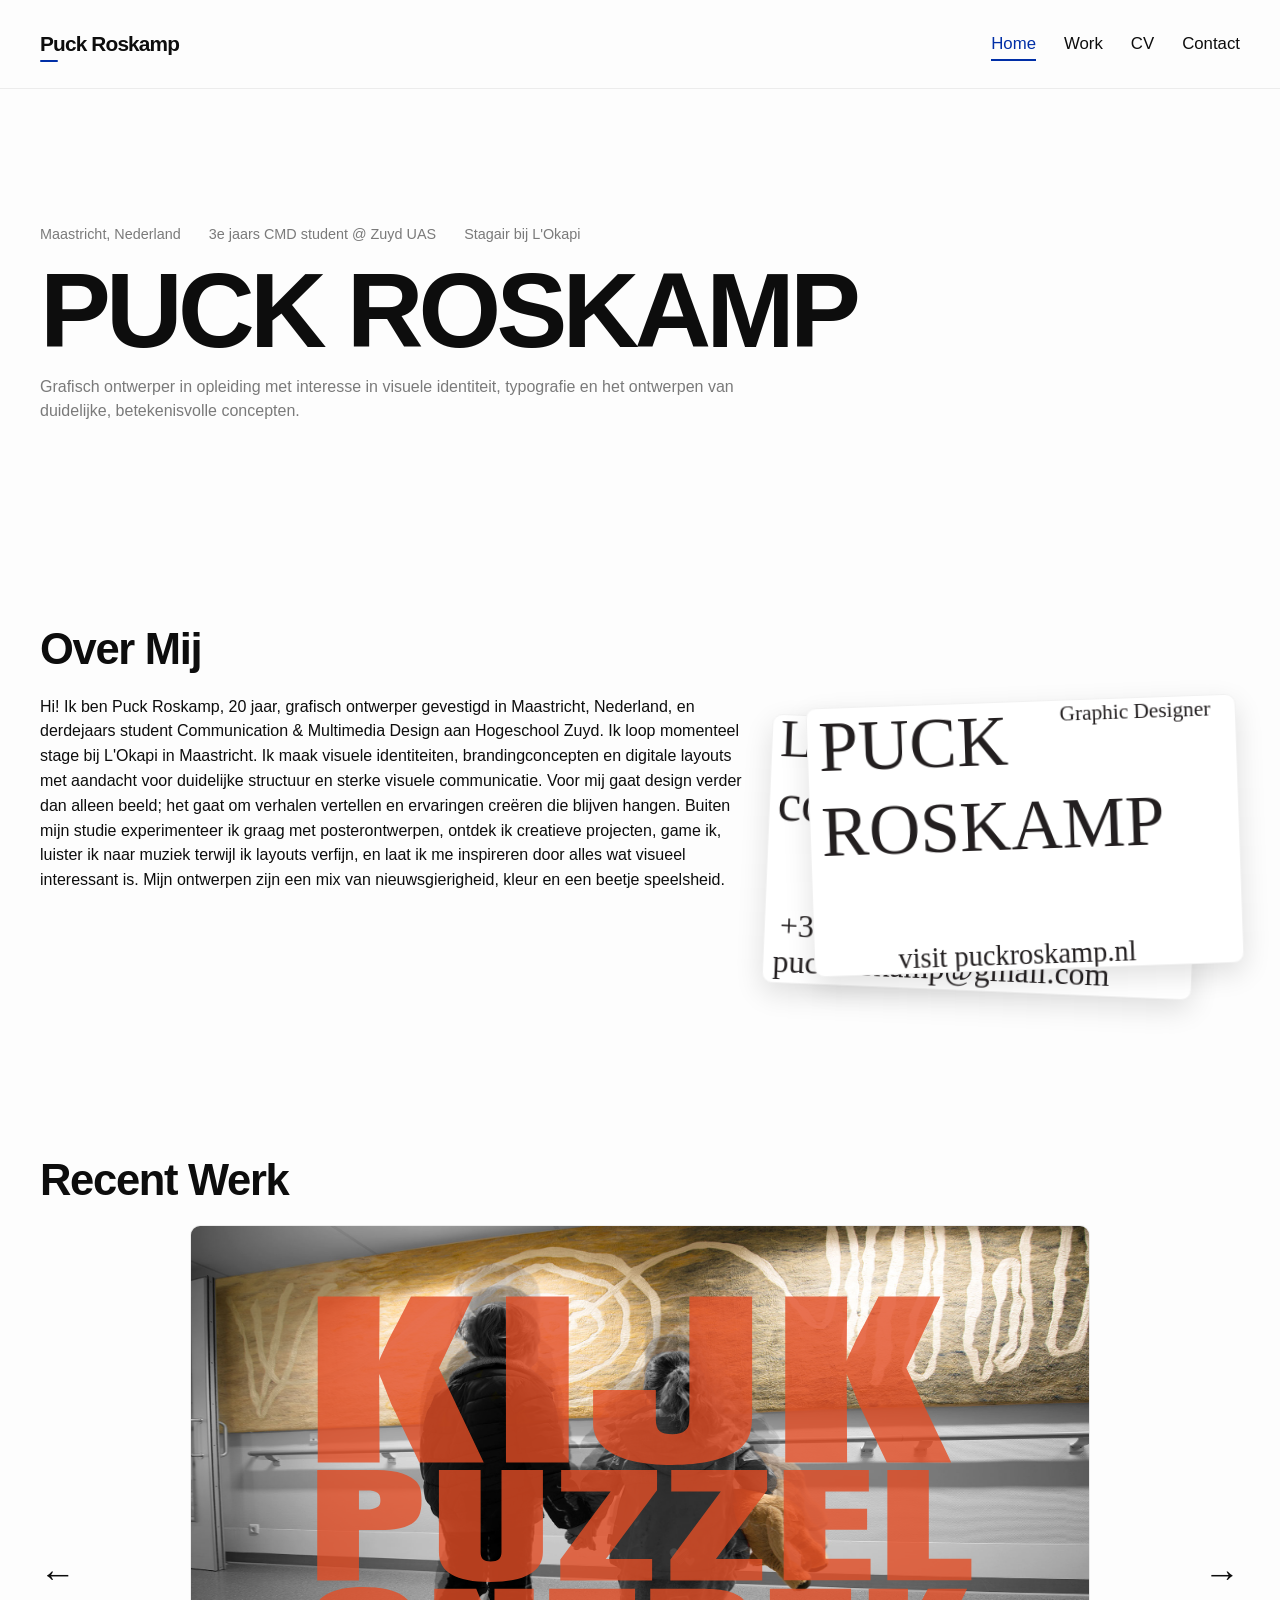
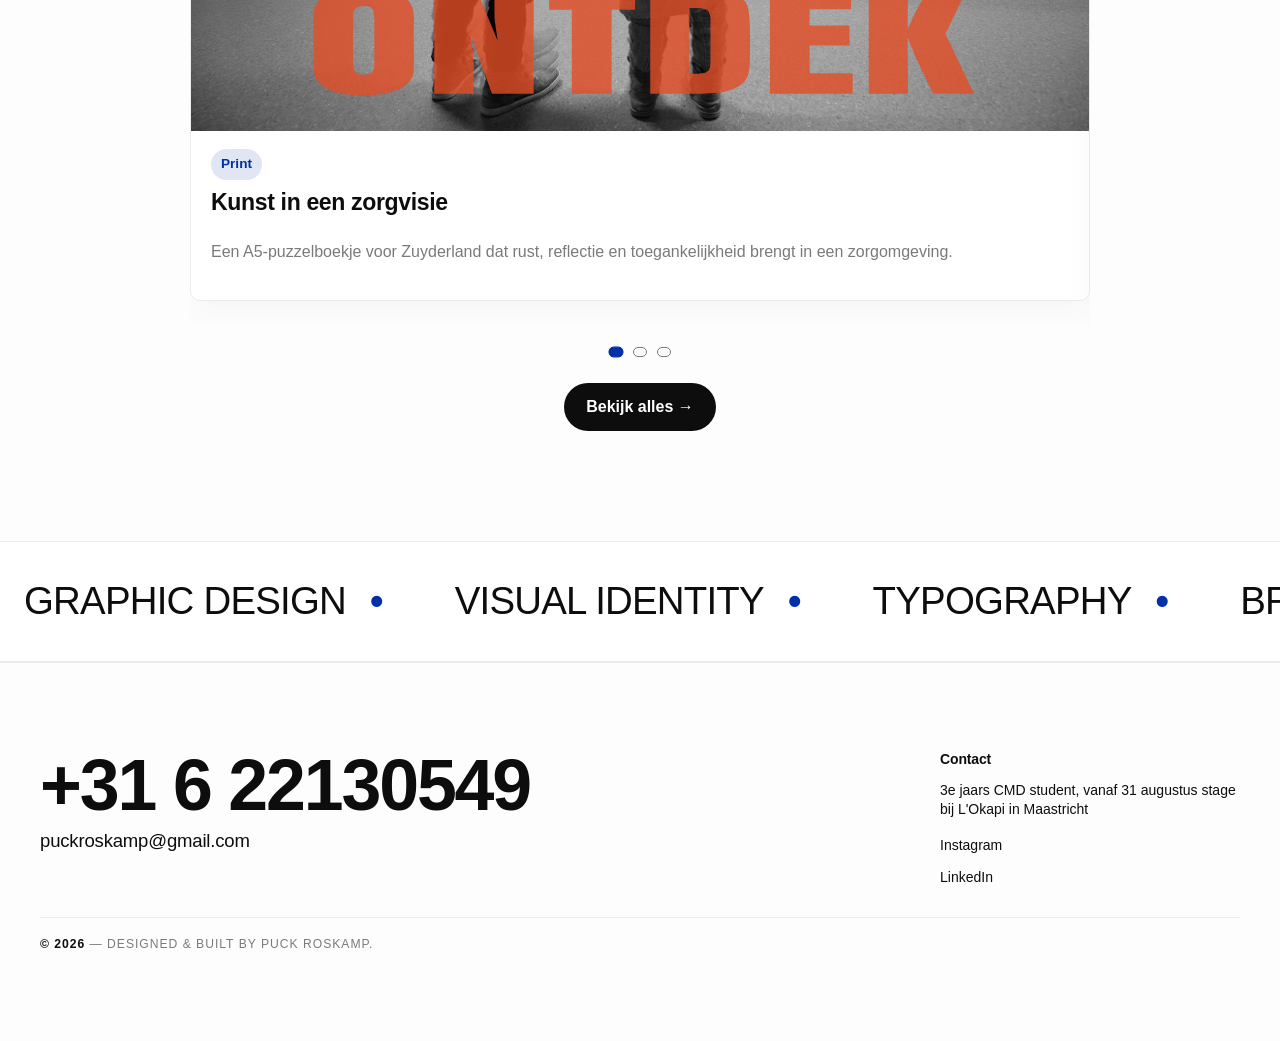
==== commit 3fc3ab8e: "Add files via upload" ====
--- a/index.html
+++ b/index.html
@@ -89,7 +89,7 @@
                                             alt="Kunst in een zorgvisie project preview" />
                                     </div>
                                     <div class="card-meta">
-                                        <span class="pill">Zuyderland</span>
+                                        <span class="pill">Print</span>
                                         <h3 class="project-title">Kunst in een zorgvisie</h3>
                                         <p class="muted">Een A5-puzzelboekje voor Zuyderland dat rust, reflectie en
                                             toegankelijkheid brengt in een zorgomgeving.</p>
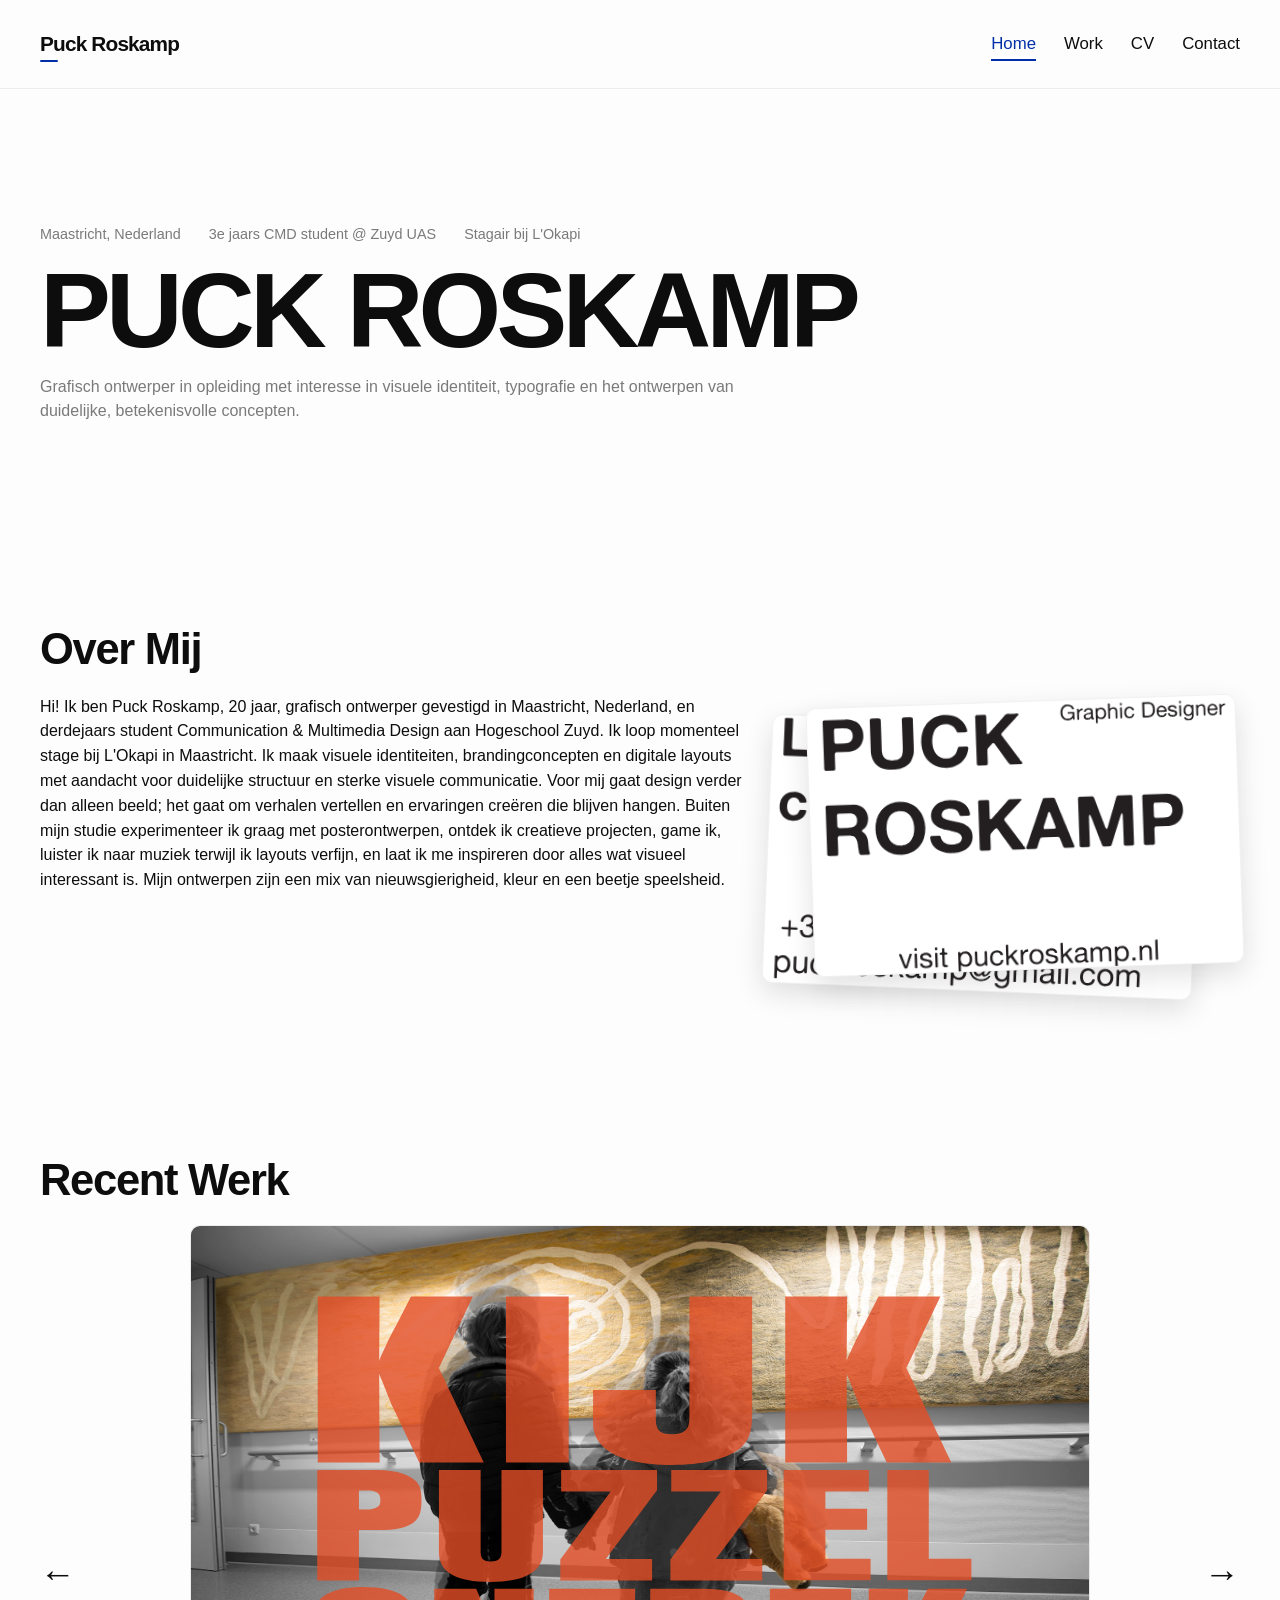
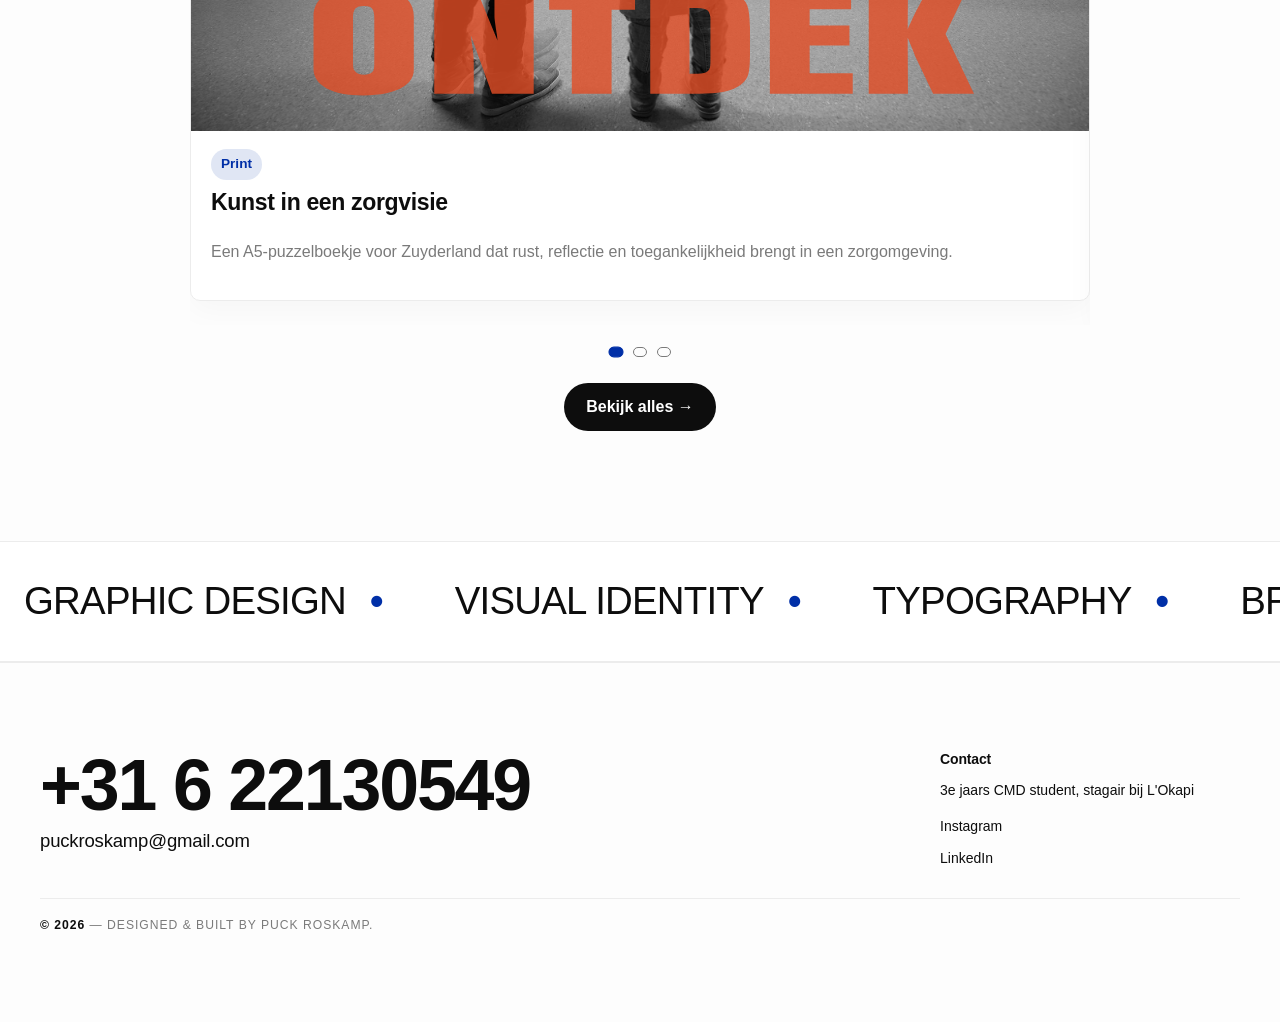
==== commit 62d67220: "Add files via upload" ====
--- a/index.html
+++ b/index.html
@@ -173,7 +173,7 @@
 
             <div class="footer-right">
                 <p class="footer-heading">Contact</p>
-                <p class="footer-note">3e jaars CMD student, vanaf 31 augustus stage bij L'Okapi in Maastricht</p>
+                <p class="footer-note">3e jaars CMD student, stagair bij L'Okapi</p>
                 <ul class="footer-socials" aria-label="Social media links">
                     <li><a class="footer-social-link"
                             href="https://www.instagram.com/puck_r27?igsh=MW56YmIwOGhyd3IzeQ%3D%3D&utm_source=qr"
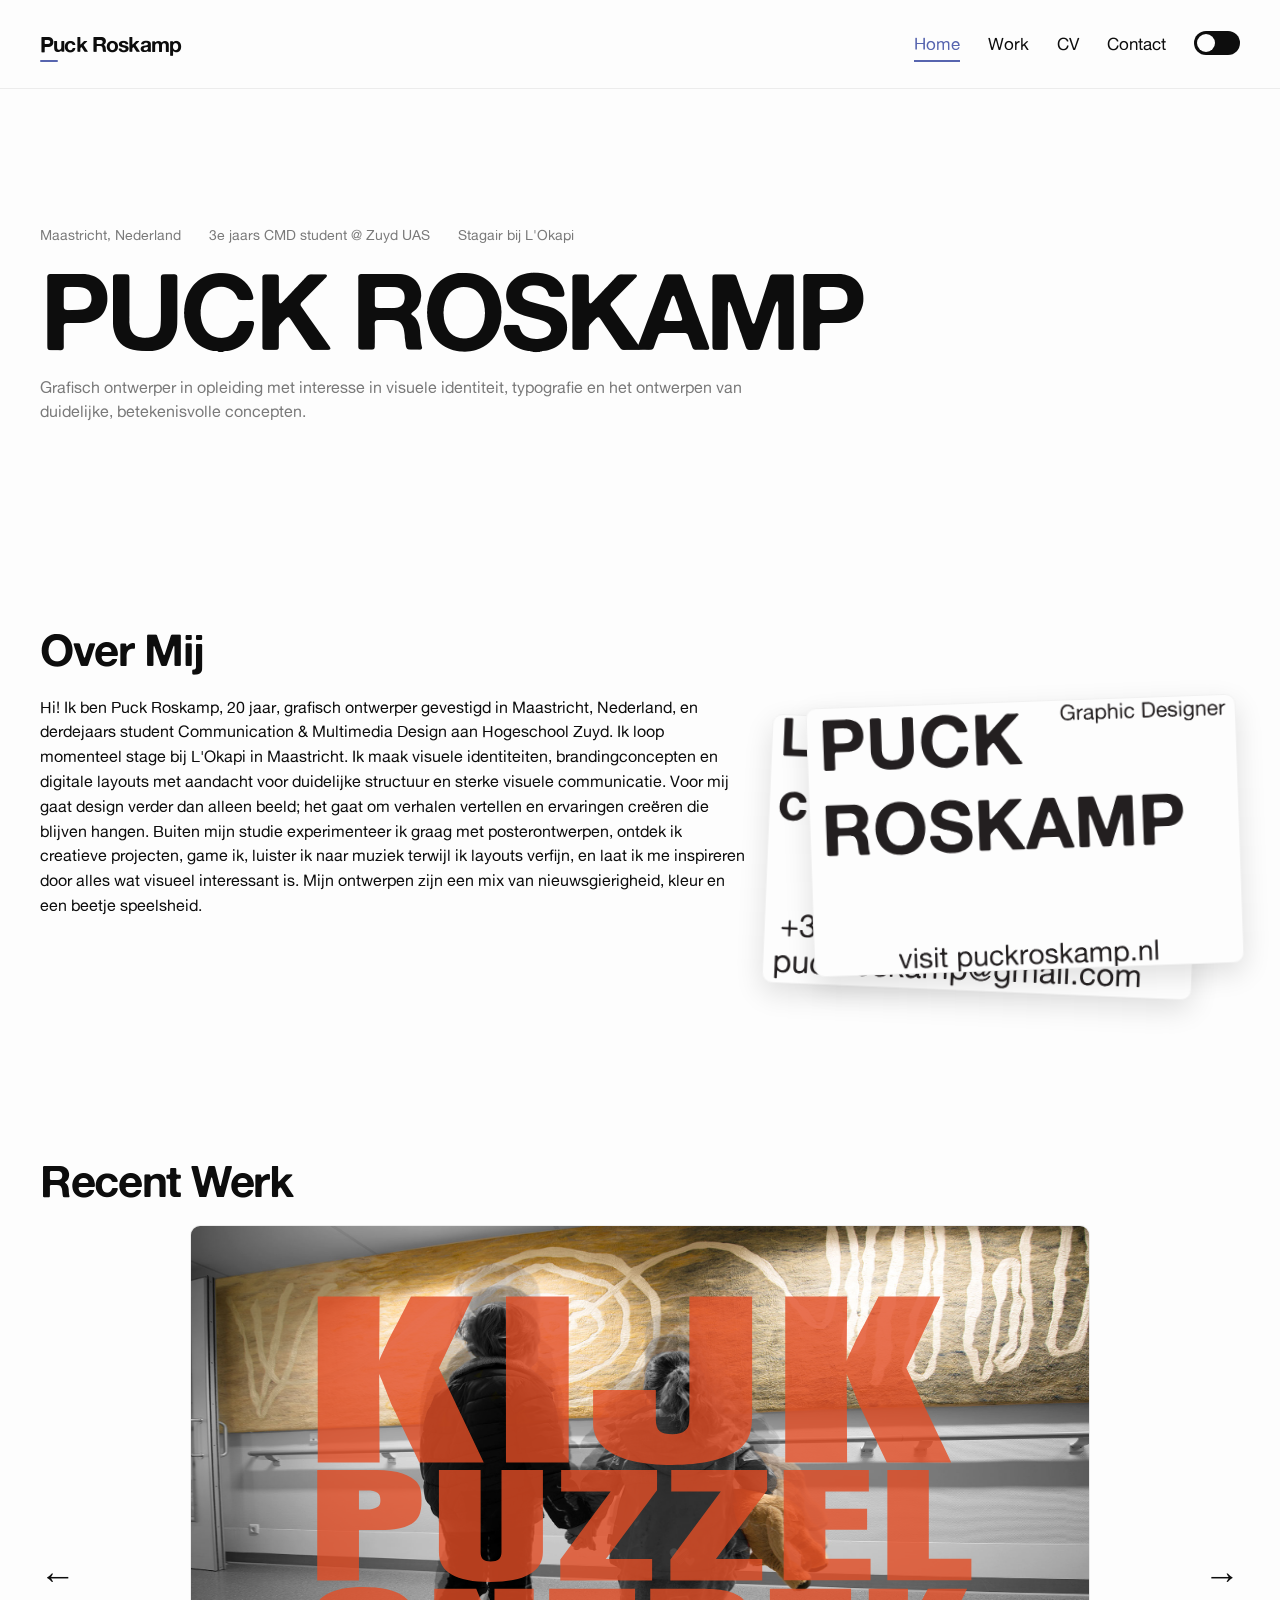
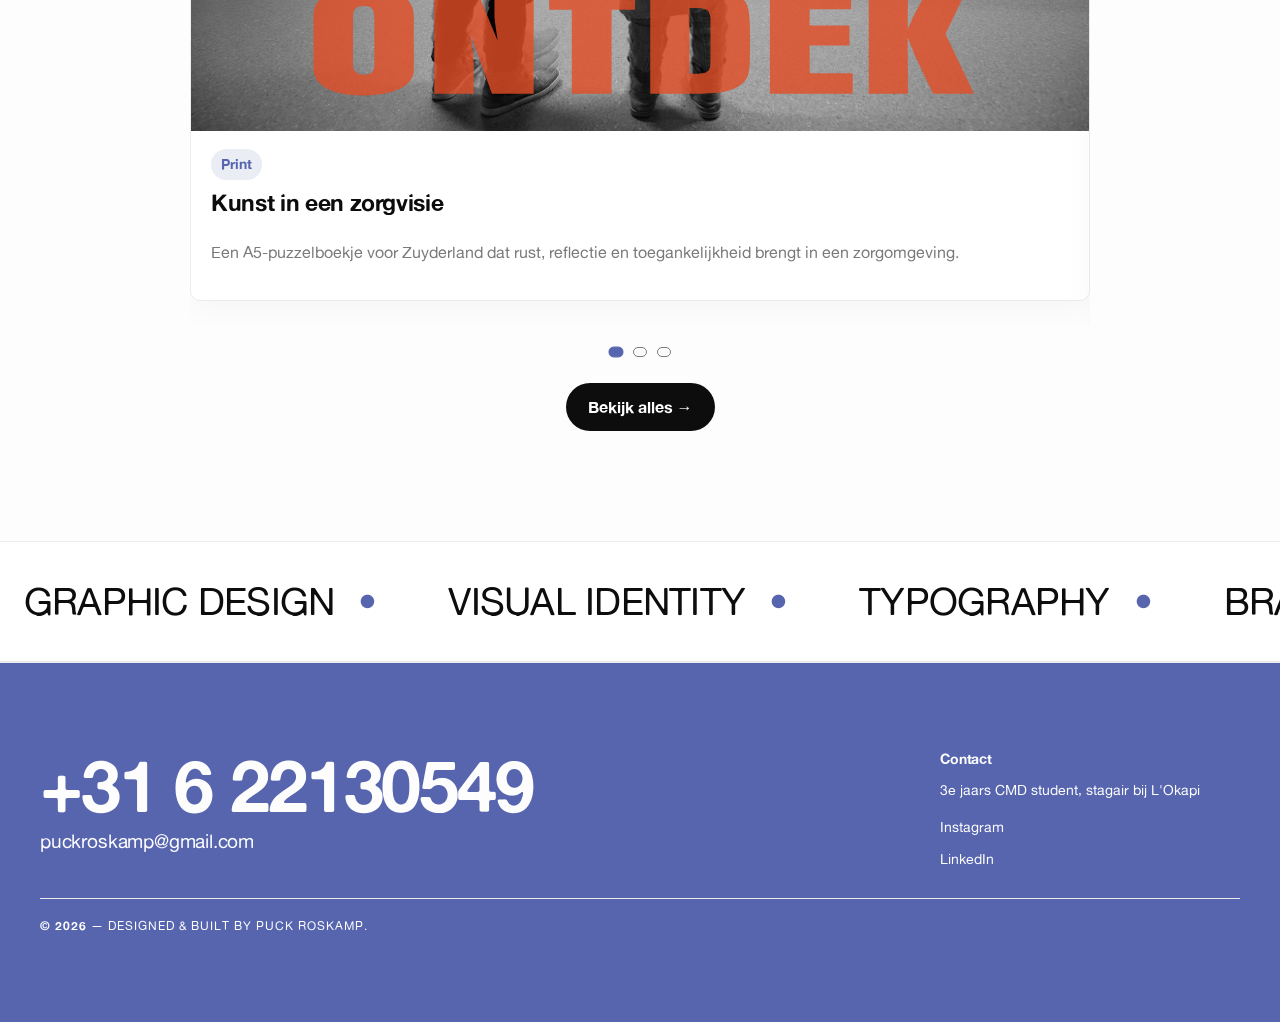
==== commit cbf3d5e3: "Add files via upload" ====
--- a/index.html
+++ b/index.html
@@ -6,7 +6,6 @@
     <meta name="viewport" content="width=device-width, initial-scale=1.0" />
     <meta name="description" content="Portfolio of Puck Roskamp, graphic designer based in Maastricht, Netherlands." />
     <title>Puck Roskamp — Portfolio</title>
-    <link rel="icon" href="images/favicon.svg" type="image/svg+xml" />
     <link rel="stylesheet" href="css/style.css" />
 </head>
 
@@ -20,6 +19,7 @@
                     <li><a class="nav-link" data-page="work" href="work.html">Work</a></li>
                     <li><a class="nav-link" data-page="cv" href="cv.html">CV</a></li>
                     <li><a class="nav-link" data-page="contact" href="contact.html">Contact</a></li>
+                    <li><button class="theme-toggle" type="button" data-theme-toggle aria-label="Switch to dark mode" aria-pressed="false"></button></li>
                 </ul>
             </nav>
         </div>
--- a/css/style.css
+++ b/css/style.css
@@ -6,8 +6,7 @@
     font-family: 'Alte Haas Grotesk';
     src: local('Alte Haas Grotesk'),
         local('AlteHaasGrotesk-Regular'),
-        url('../fonts/AlteHaasGrotesk-Regular.woff2') format('woff2'),
-        url('../fonts/AlteHaasGrotesk-Regular.woff') format('woff');
+        url('../fonts/AlteHaasGroteskRegular.ttf') format('truetype');
     font-weight: 400;
     font-style: normal;
     font-display: swap;
@@ -17,8 +16,7 @@
     font-family: 'Alte Haas Grotesk';
     src: local('Alte Haas Grotesk Bold'),
         local('AlteHaasGrotesk-Bold'),
-        url('../fonts/AlteHaasGrotesk-Bold.woff2') format('woff2'),
-        url('../fonts/AlteHaasGrotesk-Bold.woff') format('woff');
+        url('../fonts/AlteHaasGroteskBold.ttf') format('truetype');
     font-weight: 700;
     font-style: normal;
     font-display: swap;
@@ -40,18 +38,39 @@
 :root {
     --bg: #fdfdfd;
     --text: #0d0d0d;
+    --text-light: #fdfdfd;
     --muted: #7a7a7a;
-    --accent: #002fa7;
+    --accent: #5765af;
     --border: #ececec;
     --surface: #ffffff;
     --surface-alt: #f4f6f9;
     --surface-overlay: color-mix(in srgb, var(--bg) 88%, white 12%);
     --button-bg: #0d0d0d;
-    --button-text: #ffffff;
-    --accent-contrast: #ffffff;
+    --button-text: var(--text-light);
+    --accent-contrast: var(--text-light);
+    --marquee-bg: #ffffff;
+    --marquee-text: #0d0d0d;
+    --marquee-border: #ececec;
     --container: 1200px;
     --radius: 10px;
     --ease: 0.3s ease;
+}
+
+.darkmode {
+    --bg: #0d0d0d;
+    --text: #fdfdfd;
+    --text-light: #fdfdfd;
+    --muted: #b8b8b8;
+    --border: #383838;
+    --surface: #171717;
+    --surface-alt: #222222;
+    --surface-overlay: rgba(13, 13, 13, 0.88);
+    --button-bg: #fdfdfd;
+    --button-text: #0d0d0d;
+    --accent-contrast: #fdfdfd;
+    --marquee-bg: #ffffff;
+    --marquee-text: #0d0d0d;
+    --marquee-border: #ececec;
 }
 
 * {
@@ -71,6 +90,21 @@
     line-height: 1.5;
     font-size: 16px;
     padding-top: 88px;
+    transition: background-color 240ms ease, color 240ms ease;
+}
+
+.theme-is-changing,
+.theme-is-changing body,
+.theme-is-changing body * {
+    transition-property: color, background-color, border-color, fill, stroke;
+    transition-duration: 240ms;
+    transition-timing-function: ease;
+}
+
+.theme-is-initializing,
+.theme-is-initializing body,
+.theme-is-initializing body * {
+    transition: none !important;
 }
 
 ::selection {
@@ -86,15 +120,6 @@
 img {
     max-width: 100%;
     display: block;
-}
-
-a,
-button,
-.button,
-[role='button'],
-input[type='submit'],
-input[type='button'] {
-    cursor: url('../images/smiley-cursor.svg') 8 8, pointer;
 }
 
 a {
@@ -215,9 +240,14 @@
     left: 0;
     width: 100%;
     z-index: 30;
-    background: var(--surface-overlay);
+    background: rgba(253, 253, 253, 0.78);
     border-bottom: 1px solid var(--border);
     backdrop-filter: blur(8px);
+    transition: background-color 240ms ease, border-color 240ms ease;
+}
+
+.darkmode .site-header {
+    background: rgba(13, 13, 13, 0.78);
 }
 
 .nav-wrap {
@@ -243,6 +273,7 @@
     line-height: 1;
     color: var(--text);
     text-transform: none;
+    transition: color 240ms ease;
 }
 
 .brand::after {
@@ -259,15 +290,58 @@
 .nav-list {
     list-style: none;
     display: flex;
+    align-items: center;
     gap: 28px;
     margin: 0;
     padding: 0;
 }
+
+.theme-toggle {
+    position: relative;
+    display: inline-flex;
+    align-items: center;
+    justify-content: flex-start;
+    width: 46px;
+    height: 24px;
+    padding: 0;
+    border: 0;
+    border-radius: 999px;
+    background: #0d0d0d;
+    color: #fdfdfd;
+    font: inherit;
+    cursor: pointer;
+    transform: translateY(2px);
+    transition: background-color 240ms ease, color 240ms ease;
+}
+
+.theme-toggle::before {
+    content: '';
+    position: absolute;
+    top: 3px;
+    left: 3px;
+    width: 18px;
+    height: 18px;
+    border-radius: 50%;
+    background: #fdfdfd;
+    transition: left 240ms ease, background-color 240ms ease;
+}
+
+.theme-toggle[aria-pressed='true']::before {
+    left: 25px;
+    background: #36393b;
+}
+
+.theme-toggle[aria-pressed='true'] {
+    background: #fdfdfd;
+    color: #36393b;
+}
+
 
 .nav-link {
     position: relative;
     font-size: 1.05rem;
-    transition: color var(--ease);
+    color: var(--text);
+    transition: color 240ms ease;
 }
 
 .nav-link::after {
@@ -298,11 +372,18 @@
    Footer
    ========================================================== */
 .site-footer {
+    position: relative;
+    isolation: isolate;
+    overflow: hidden;
     border-top: 1px solid var(--border);
     padding: 88px 0;
+    background-color: #5765af;
+    color: var(--text-light);
 }
 
 .footer-inner {
+    position: relative;
+    z-index: 1;
     display: grid;
     grid-template-columns: minmax(0, 1fr) minmax(220px, 300px);
     align-items: start;
@@ -359,7 +440,7 @@
 
 .footer-phone,
 .footer-email {
-    color: var(--text);
+    color: var(--text-light);
     text-decoration: underline;
     text-decoration-color: transparent;
     text-underline-offset: 8px;
@@ -387,10 +468,12 @@
 }
 
 .footer-ownership {
+    position: relative;
+    z-index: 1;
     margin-top: 28px;
     padding-top: 18px;
     border-top: 1px solid var(--border);
-    color: var(--muted);
+    color: var(--text-light);
     font-size: 0.76rem;
     line-height: 1.4;
     letter-spacing: 0.08em;
@@ -398,16 +481,27 @@
 }
 
 .footer-ownership strong {
-    color: var(--text);
-    font-weight: 700;
+    color: var(--text-light);
+    font-weight: 700;
+}
+
+.darkmode .footer-ownership {
+    border-top-color: var(--text-light);
 }
 
 /* ==========================================================
    Home Page
    ========================================================== */
 .home-hero {
+    position: relative;
+    overflow: hidden;
     padding-top: 120px;
     padding-bottom: 100px;
+}
+
+.home-hero-grid {
+    position: relative;
+    z-index: 1;
 }
 
 .home-meta {
@@ -456,7 +550,7 @@
     box-shadow: 0 10px 28px rgba(0, 0, 0, 0.12);
     transition: transform 680ms cubic-bezier(0.22, 0.61, 0.36, 1), box-shadow 680ms ease;
     will-change: transform;
-    background: var(--surface);
+    background: #fdfdfd;
 }
 
 .businesscard img {
@@ -464,6 +558,8 @@
     height: 100%;
     object-fit: cover;
     display: block;
+    filter: none;
+    forced-color-adjust: none;
 }
 
 .businesscard-front {
@@ -534,11 +630,47 @@
     padding-bottom: 110px;
 }
 
+.error-page {
+    min-height: min(620px, calc(100vh - 88px));
+    display: grid;
+    align-items: center;
+}
+
+.error-page-content {
+    display: grid;
+    justify-items: start;
+    gap: 24px;
+}
+
+.error-code {
+    margin: 0;
+    color: var(--accent);
+    font-size: clamp(7rem, 19vw, 15rem);
+    line-height: 0.78;
+    letter-spacing: -0.07em;
+    font-weight: 700;
+}
+
+.error-title {
+    max-width: 12ch;
+    margin: 0;
+    font-size: clamp(2.5rem, 5.4vw, 5rem);
+    line-height: 0.95;
+    letter-spacing: -0.04em;
+    font-weight: 700;
+}
+
+.error-intro {
+    max-width: 42ch;
+    margin: 0;
+}
+
 .marquee-wrap {
-    border-top: 1px solid var(--border);
-    border-bottom: 1px solid var(--border);
+    border-top: 1px solid var(--marquee-border);
+    border-bottom: 1px solid var(--marquee-border);
     overflow: hidden;
-    background: var(--surface);
+    background: var(--marquee-bg);
+    color: var(--marquee-text);
 }
 
 .marquee {
@@ -863,6 +995,11 @@
 
 .work-thumb-handwriting {
     background: #c7c7c7;
+}
+
+.work-card-placeholder .work-thumb {
+    aspect-ratio: 4 / 5;
+    background: var(--surface-alt);
 }
 
 .work-card:hover .work-thumb img {
@@ -1438,6 +1575,13 @@
     padding: 14px 16px;
     font: inherit;
     background: var(--surface);
+    color: var(--text);
+    caret-color: var(--text);
+}
+
+.contact-form input::placeholder,
+.contact-form textarea::placeholder {
+    color: var(--muted);
 }
 
 .contact-form input:focus,
@@ -1829,6 +1973,14 @@
         justify-self: end;
     }
 
+    .featured-carousel .carousel-arrow {
+        display: none;
+    }
+
+    .featured-viewport {
+        touch-action: pan-y;
+    }
+
     .site-footer {
         padding: 80px 0;
     }
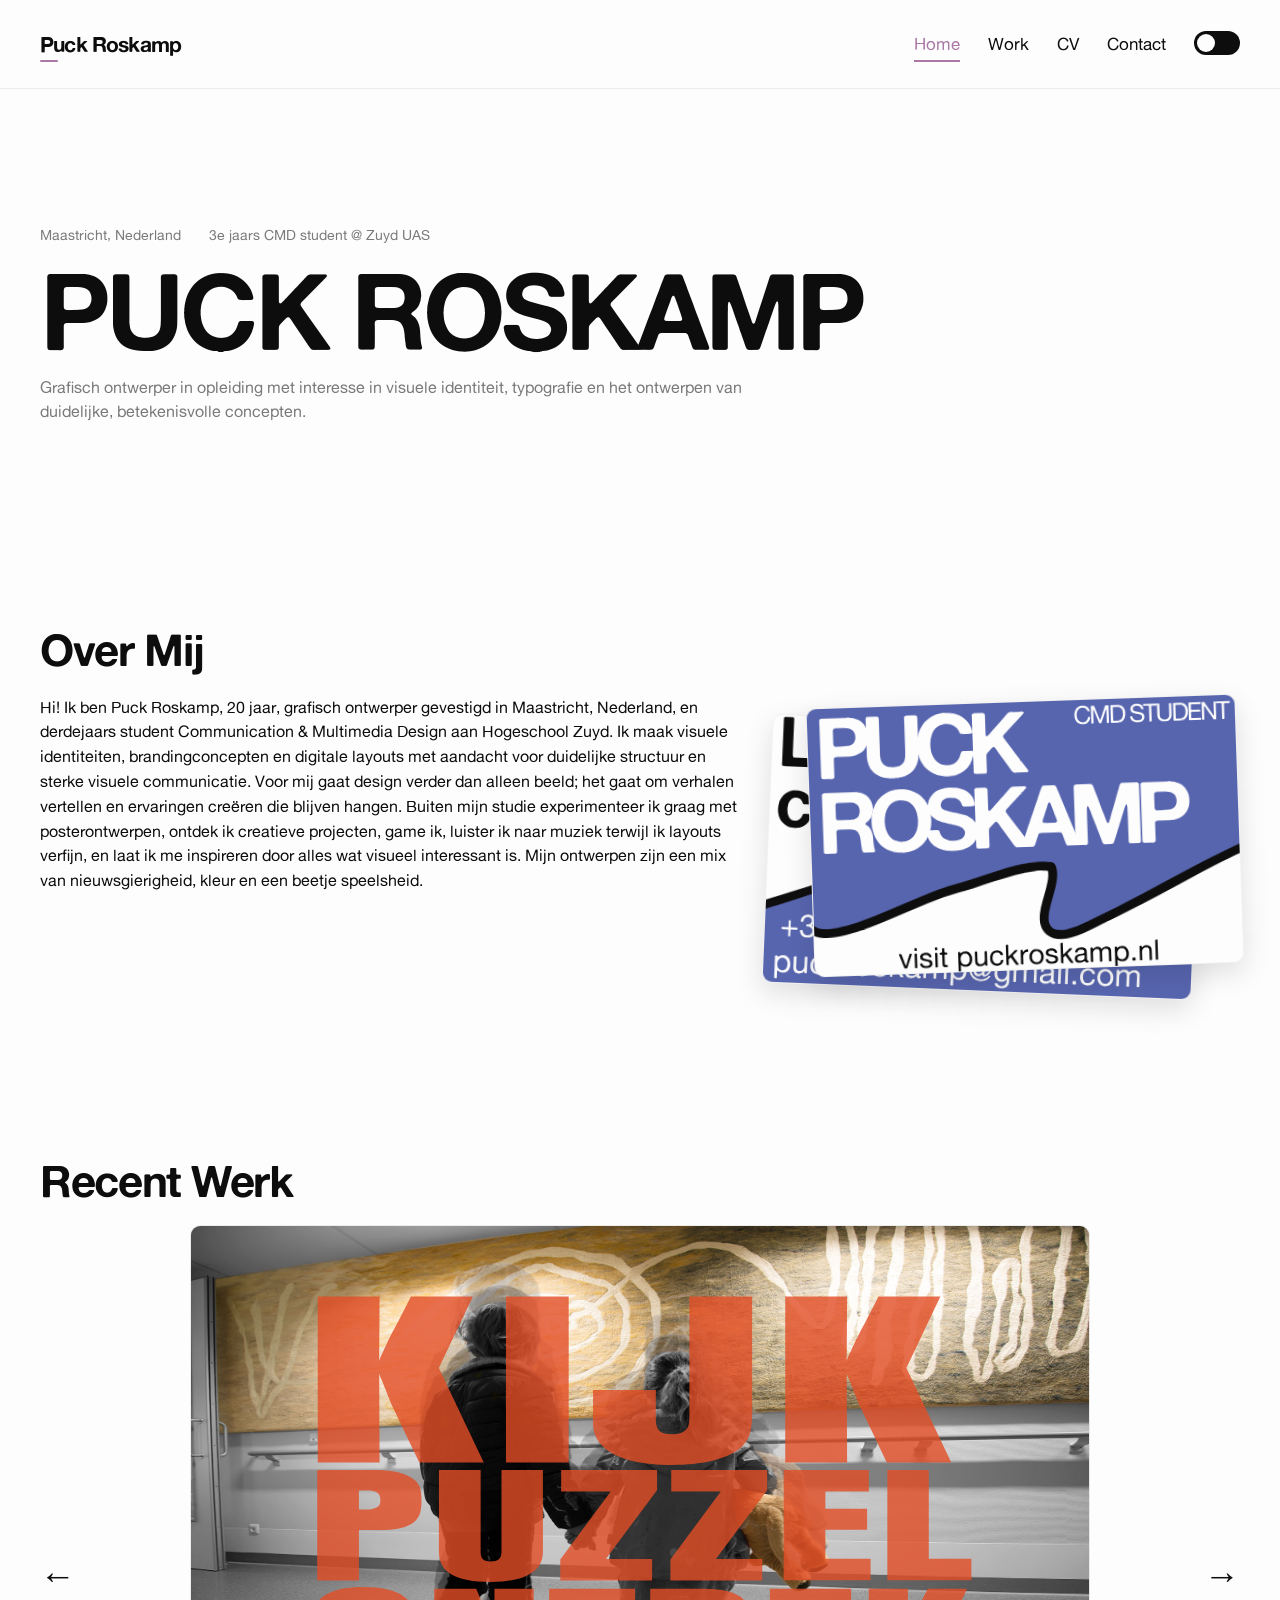
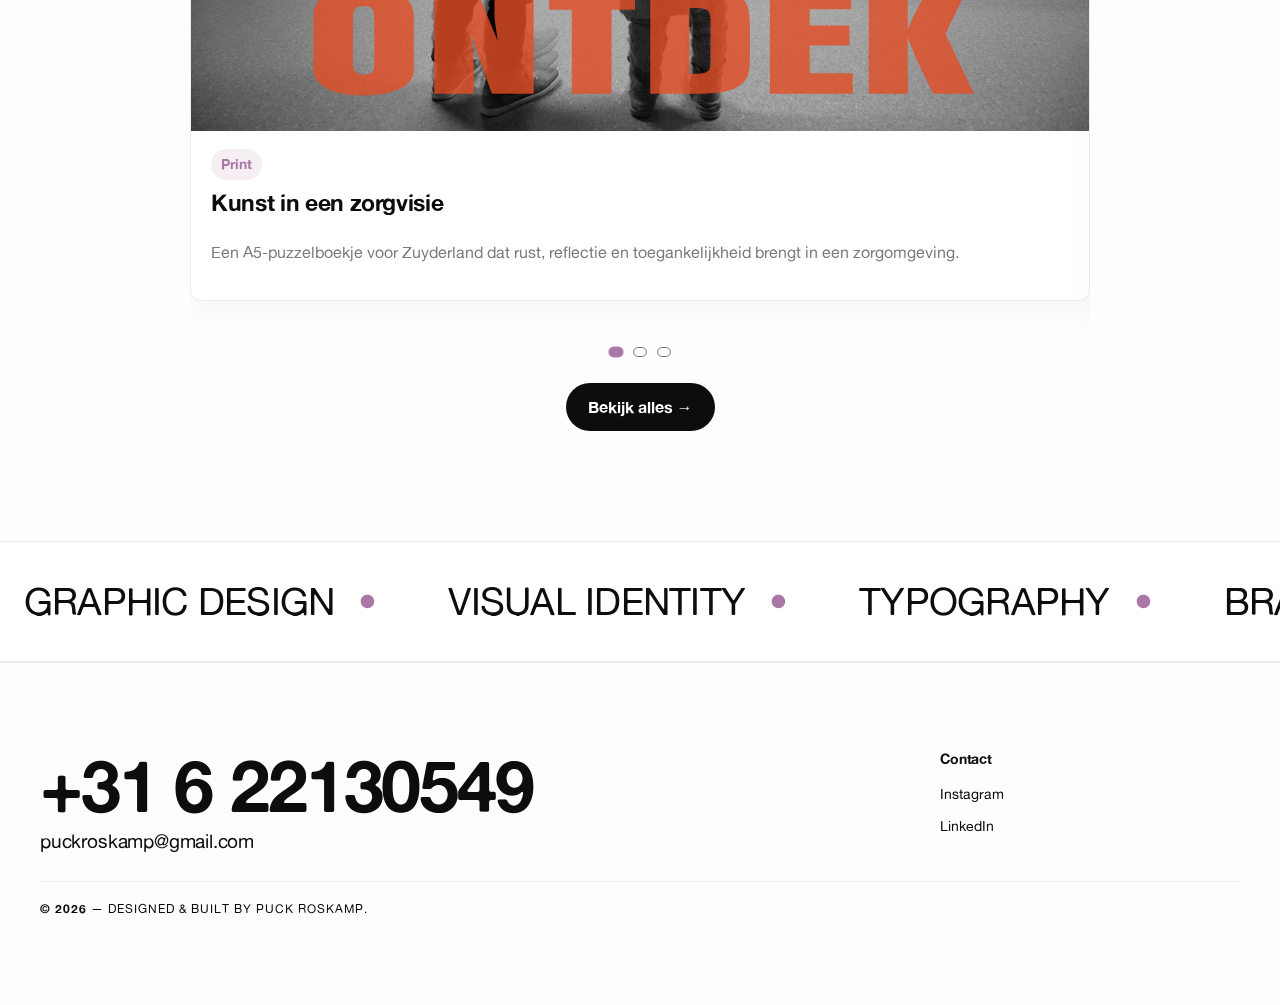
==== commit 97241b85: "Add files via upload" ====
--- a/index.html
+++ b/index.html
@@ -31,7 +31,7 @@
                 <ul class="home-meta" aria-label="Profiel informatie">
                     <li>Maastricht, Nederland</li>
                     <li>3e jaars CMD student @ Zuyd UAS</li>
-                    <li>Stagair bij L'Okapi</li>
+                    <!-- <li>Stagair bij L'Okapi</li> -->
                 </ul>
 
                 <h1 class="hero-title">PUCK ROSKAMP</h1>
@@ -49,8 +49,7 @@
                     <h2 class="home-section-title">Over Mij</h2>
                     <p class="home-about-text">
                         Hi! Ik ben Puck Roskamp, 20 jaar, grafisch ontwerper gevestigd in Maastricht, Nederland, en
-                        derdejaars student Communication & Multimedia Design aan Hogeschool Zuyd. Ik loop momenteel
-                        stage bij L'Okapi in Maastricht. Ik maak visuele identiteiten, brandingconcepten en digitale
+                        derdejaars student Communication & Multimedia Design aan Hogeschool Zuyd. Ik maak visuele identiteiten, brandingconcepten en digitale
                         layouts met aandacht voor duidelijke structuur en sterke visuele communicatie. Voor mij gaat
                         design verder dan alleen beeld; het gaat om verhalen vertellen en ervaringen creëren die blijven
                         hangen. Buiten mijn studie experimenteer ik graag met posterontwerpen, ontdek ik creatieve
@@ -173,7 +172,7 @@
 
             <div class="footer-right">
                 <p class="footer-heading">Contact</p>
-                <p class="footer-note">3e jaars CMD student, stagair bij L'Okapi</p>
+                <!-- <p class="footer-note">3e jaars CMD student, stagair bij L'Okapi</p> -->
                 <ul class="footer-socials" aria-label="Social media links">
                     <li><a class="footer-social-link"
                             href="https://www.instagram.com/puck_r27?igsh=MW56YmIwOGhyd3IzeQ%3D%3D&utm_source=qr"
--- a/css/style.css
+++ b/css/style.css
@@ -40,7 +40,7 @@
     --text: #0d0d0d;
     --text-light: #fdfdfd;
     --muted: #7a7a7a;
-    --accent: #5765af;
+    --accent: #aa78a6;
     --border: #ececec;
     --surface: #ffffff;
     --surface-alt: #f4f6f9;
@@ -377,8 +377,8 @@
     overflow: hidden;
     border-top: 1px solid var(--border);
     padding: 88px 0;
-    background-color: #5765af;
-    color: var(--text-light);
+    background-color: var(--bg);
+    color: var(--text);
 }
 
 .footer-inner {
@@ -440,7 +440,7 @@
 
 .footer-phone,
 .footer-email {
-    color: var(--text-light);
+    color: var(--text);
     text-decoration: underline;
     text-decoration-color: transparent;
     text-underline-offset: 8px;
@@ -473,7 +473,7 @@
     margin-top: 28px;
     padding-top: 18px;
     border-top: 1px solid var(--border);
-    color: var(--text-light);
+    color: var(--text);
     font-size: 0.76rem;
     line-height: 1.4;
     letter-spacing: 0.08em;
@@ -481,12 +481,12 @@
 }
 
 .footer-ownership strong {
-    color: var(--text-light);
+    color: var(--text);
     font-weight: 700;
 }
 
 .darkmode .footer-ownership {
-    border-top-color: var(--text-light);
+    border-top-color: var(--text);
 }
 
 /* ==========================================================
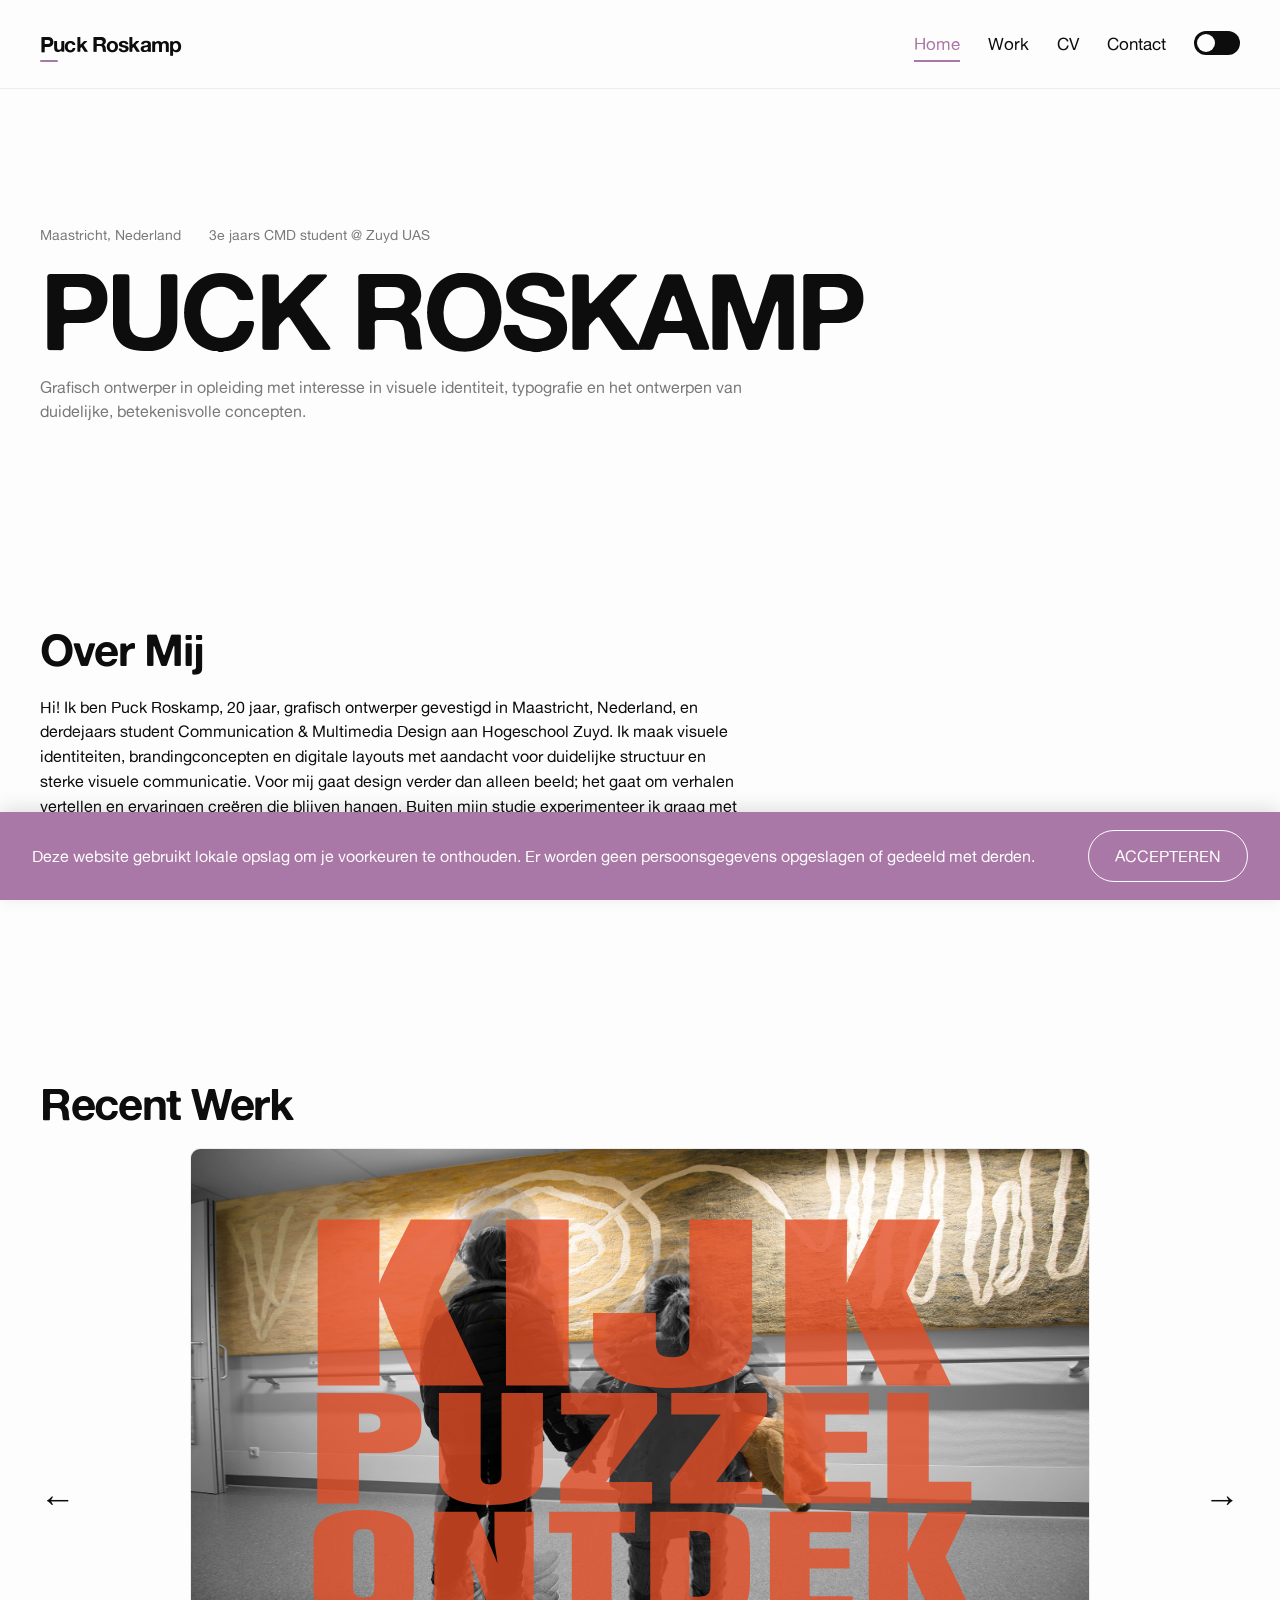
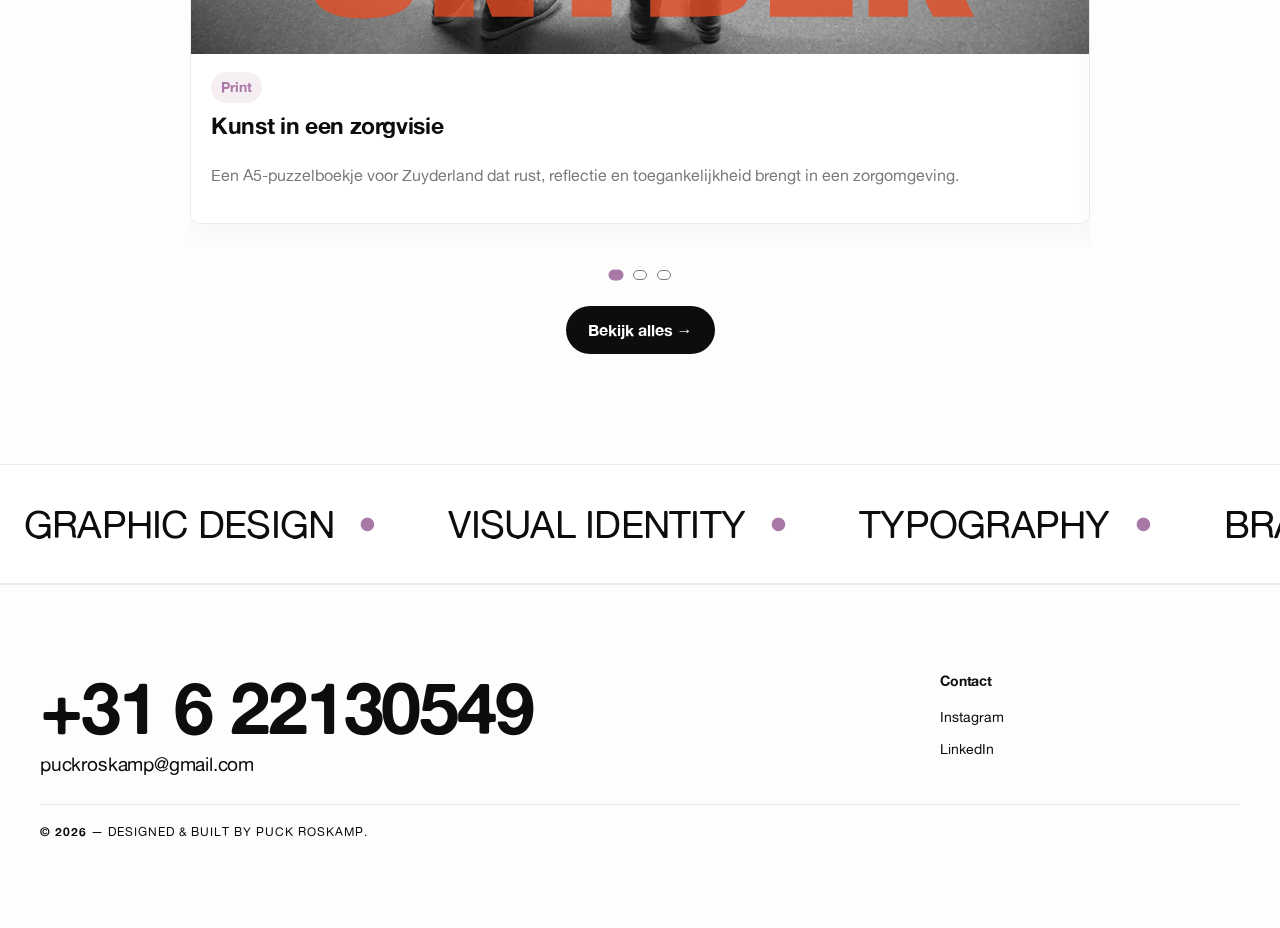
==== commit 9744ba88: "Add files via upload" ====
--- a/index.html
+++ b/index.html
@@ -59,7 +59,7 @@
                     </p>
                 </div>
 
-                <div class="businesscard-stack" data-businesscard-toggle role="button" tabindex="0"
+                <!-- <div class="businesscard-stack" data-businesscard-toggle role="button" tabindex="0"
                     aria-label="Visitekaart animatie met voor- en achterkant" aria-pressed="false">
                     <figure class="businesscard businesscard-back">
                         <img src="images/businesscard-back.svg" alt="Visitekaart achterkant" />
@@ -68,7 +68,7 @@
                     <figure class="businesscard businesscard-front">
                         <img src="images/businesscard-front.svg" alt="Visitekaart voorkant" />
                     </figure>
-                </div>
+                </div> -->
             </div>
         </section>
 
--- a/css/style.css
+++ b/css/style.css
@@ -1641,6 +1641,50 @@
     transform: translateY(-1px);
 }
 
+.cookie-banner {
+    position: fixed;
+    right: 0;
+    bottom: 0;
+    left: 0;
+    z-index: 50;
+    display: flex;
+    align-items: center;
+    justify-content: space-between;
+    gap: 24px;
+    padding: 18px 32px;
+    background: var(--accent);
+    color: var(--accent-contrast);
+    box-shadow: 0 -4px 18px rgba(0, 0, 0, 0.12);
+}
+
+.cookie-banner-message {
+    margin: 0;
+    line-height: 1.4;
+}
+
+.cookie-banner-accept {
+    flex: 0 0 auto;
+    min-height: 52px;
+    padding: 10px 26px;
+    border: 1px solid currentColor;
+    border-radius: 999px;
+    background: transparent;
+    color: inherit;
+    font: inherit;
+    cursor: pointer;
+    transition: background-color var(--ease), color var(--ease);
+}
+
+.cookie-banner-accept:hover {
+    background: var(--accent-contrast);
+    color: var(--accent);
+}
+
+.cookie-banner-accept:focus-visible {
+    outline: 2px solid currentColor;
+    outline-offset: 3px;
+}
+
 /* ==========================================================
    CV Page
    ========================================================== */
@@ -1790,6 +1834,18 @@
 }
 
 @media (max-width: 760px) {
+    .cookie-banner {
+        align-items: flex-start;
+        flex-direction: column;
+        gap: 14px;
+        padding: 18px 20px max(18px, env(safe-area-inset-bottom));
+    }
+
+    .cookie-banner-accept {
+        min-height: 44px;
+        padding: 8px 20px;
+    }
+
     body {
         padding-top: 76px;
     }
